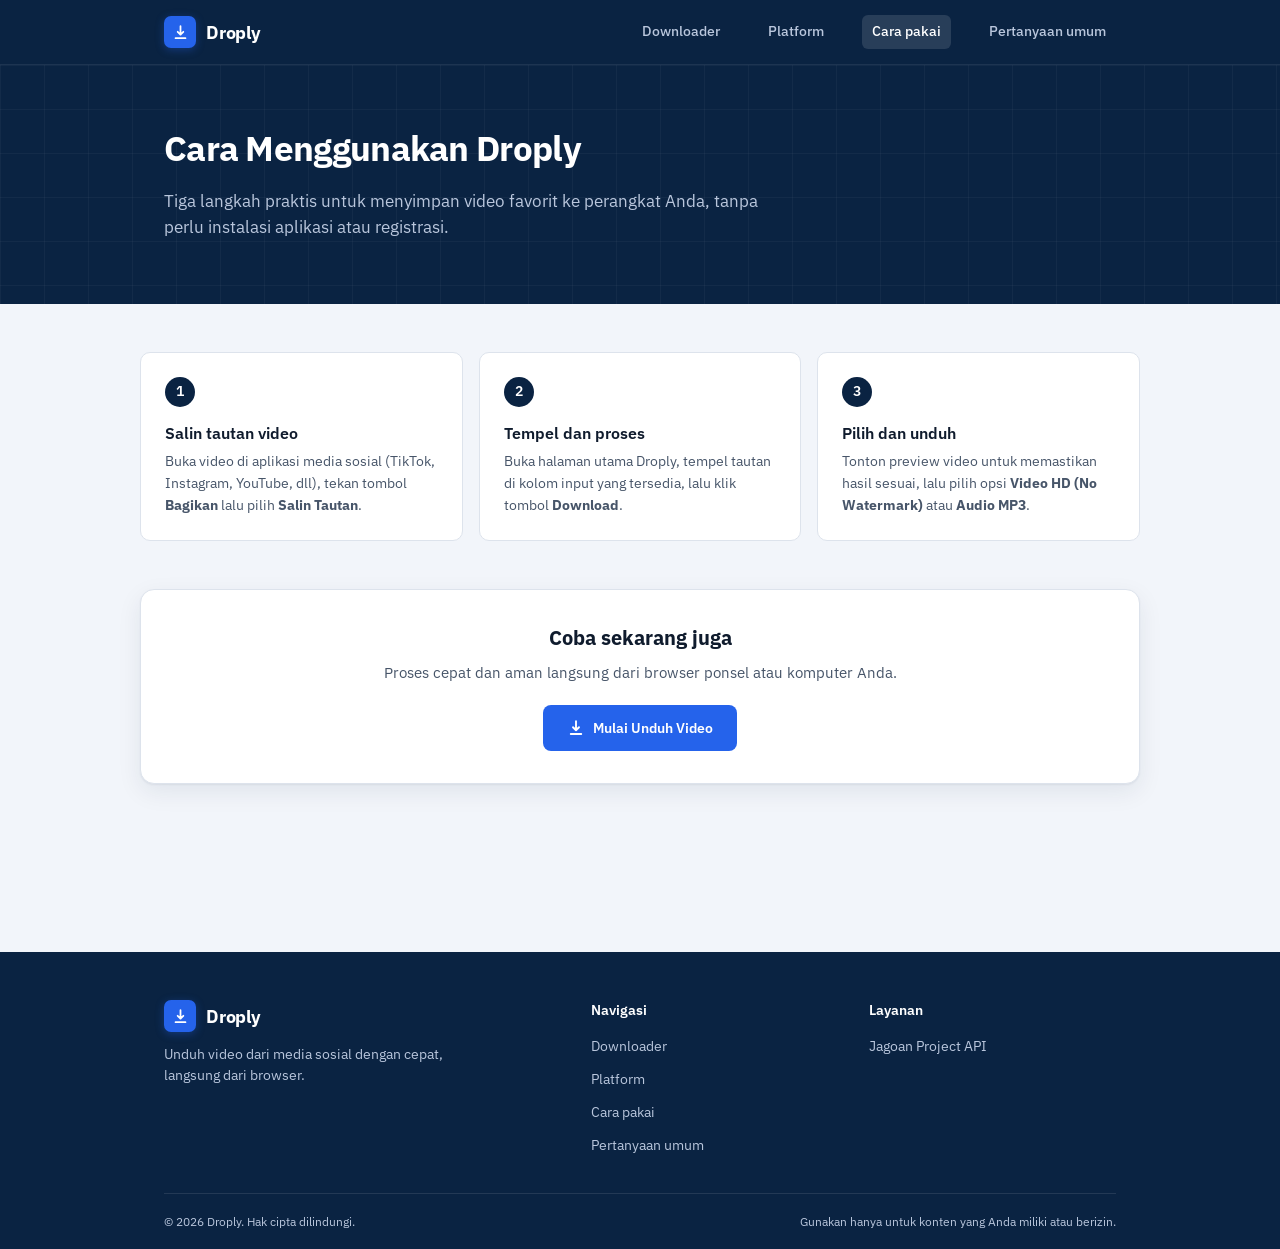
==== cara-pakai.html @ ff99ba9d "first commit" ====
<!DOCTYPE html>
<html lang="id">
<head>
  <meta charset="UTF-8" />
  <meta name="viewport" content="width=device-width, initial-scale=1.0" />
  <title>Droply — Unduh Video Media Sosial</title>
  <link rel="preconnect" href="https://fonts.googleapis.com" />
  <link rel="preconnect" href="https://fonts.gstatic.com" crossorigin />
  <link href="https://fonts.googleapis.com/css2?family=IBM+Plex+Sans:wght@400;500;600;700&display=swap" rel="stylesheet" />
  <style>
    *, *::before, *::after { box-sizing: border-box; margin: 0; padding: 0; }

    :root {
      --navy:     #0a2342;
      --navy2:    #12315d;
      --navy3:    #1c4580;
      --accent:   #2563eb;
      --accent-d: #1d4fc4;
      --accent-bg:#eaf1ff;
      --bg:       #f2f5fa;
      --surface:  #ffffff;
      --ink:      #0f1b2d;
      --ink2:     #475569;
      --ink3:     #7a879a;
      --line:     #dde3ec;
      --line2:    #c6cfdd;
      --danger:   #b42318;
      --danger-bg:#fef3f2;
      --danger-ln:#fecdca;
      --radius:   10px;
      --shadow:   0 1px 2px rgba(10,35,66,.06), 0 8px 24px rgba(10,35,66,.08);
    }

    html { scroll-behavior: smooth; }

    body {
      font-family: 'IBM Plex Sans', system-ui, -apple-system, 'Segoe UI', sans-serif;
      background: var(--bg);
      color: var(--ink);
      line-height: 1.55;
      -webkit-font-smoothing: antialiased;
    }

    :focus-visible { outline: 2px solid var(--accent); outline-offset: 2px; }
    .container { width: 100%; max-width: 1000px; margin: 0 auto; padding: 0 24px; }

    /* ── Navbar ── */
    .nav {
      position: sticky;
      top: 0;
      z-index: 100;
      background: var(--navy);
      backdrop-filter: blur(12px);
      -webkit-backdrop-filter: blur(12px);
      border-bottom: 1px solid rgba(255,255,255,.08);
      transition: background 0.2s;
    }
    .nav-inner {
      height: 64px;
      display: flex; align-items: center; justify-content: space-between;
      position: relative;
    }
    .logo { display: flex; align-items: center; gap: 10px; color: #fff; text-decoration: none; }
    .logo-icon {
      width: 32px; height: 32px; border-radius: 7px;
      background: var(--accent);
      display: grid; place-items: center;
      box-shadow: 0 2px 8px rgba(37,99,235,0.35);
    }
    .logo-icon svg { width: 17px; height: 17px; }
    .logo-name { font-size: 1.15rem; font-weight: 700; letter-spacing: -0.01em; }
    
    .nav-links {
      display: flex;
      align-items: center;
      gap: 28px;
    }
    .nav-links a {
      color: #b9c6dc;
      text-decoration: none;
      font-size: 0.875rem;
      font-weight: 500;
      padding: 6px 10px;
      border-radius: 6px;
      transition: color .15s, background .15s;
    }
    .nav-links a:hover {
      color: #fff;
      background: rgba(255,255,255,0.06);
    }

    .nav-toggle {
      display: none;
      background: transparent;
      border: 1px solid rgba(255,255,255,0.15);
      border-radius: 8px;
      width: 38px; height: 38px;
      color: #fff;
      cursor: pointer;
      align-items: center;
      justify-content: center;
      transition: all .15s;
    }
    .nav-toggle:hover {
      background: rgba(255,255,255,0.08);
      border-color: rgba(255,255,255,0.25);
    }
    .nav-toggle svg { width: 20px; height: 20px; }

    .block {
      scroll-margin-top: 84px;
    }

    /* ── Hero ── */
    .hero {
      background:
        linear-gradient(rgba(255,255,255,.035) 1px, transparent 1px) 0 0 / 100% 44px,
        linear-gradient(90deg, rgba(255,255,255,.035) 1px, transparent 1px) 0 0 / 44px 100%,
        var(--navy);
      color: #fff;
      padding: 64px 0 132px;
    }
    .hero h1 {
      font-size: 2.6rem; line-height: 1.15;
      font-weight: 700; letter-spacing: -0.025em;
      max-width: 640px; margin-bottom: 16px;
    }
    .hero p { color: #b9c6dc; font-size: 1.05rem; max-width: 540px; margin-bottom: 28px; }
    .hero-points { display: flex; flex-wrap: wrap; gap: 10px 28px; list-style: none; }
    .hero-points li {
      display: flex; align-items: center; gap: 8px;
      font-size: 0.875rem; font-weight: 500; color: #dbe5f5;
    }
    .hero-points svg { width: 16px; height: 16px; color: #6ea8ff; flex-shrink: 0; }

    /* ── Downloader card ── */
    .tool {
      margin-top: -76px; position: relative; z-index: 2;
      background: var(--surface);
      border: 1px solid var(--line);
      border-radius: 14px;
      box-shadow: var(--shadow);
      padding: 28px;
    }
    .tool-head { display: flex; align-items: baseline; justify-content: space-between; gap: 12px; margin-bottom: 14px; }
    .tool-title { font-size: 1rem; font-weight: 600; }
    .tool-sub { font-size: 0.8rem; color: var(--ink3); }

    .platforms { display: flex; flex-wrap: wrap; gap: 8px; margin-bottom: 20px; }
    .platform-btn {
      background: var(--surface);
      border: 1px solid var(--line2);
      border-radius: 8px;
      padding: 8px 14px;
      font-family: inherit; font-size: 0.84rem; font-weight: 500;
      color: var(--ink2); cursor: pointer;
      transition: background .15s, border-color .15s, color .15s;
    }
    .platform-btn:hover { border-color: var(--navy3); color: var(--ink); }
    .platform-btn.active { background: var(--navy); border-color: var(--navy); color: #fff; }

    .input-wrap { display: flex; gap: 10px; }
    .url-field { position: relative; flex: 1; min-width: 0; }
    .url-field svg {
      position: absolute; left: 14px; top: 50%; transform: translateY(-50%);
      width: 17px; height: 17px; color: var(--ink3); pointer-events: none;
    }
    .url-input {
      width: 100%;
      background: #f8fafc;
      border: 1px solid var(--line2);
      border-radius: 9px;
      padding: 14px 14px 14px 42px;
      color: var(--ink);
      font-family: inherit; font-size: 0.95rem;
      outline: none;
      transition: border-color .15s, box-shadow .15s, background .15s;
    }
    .url-input::placeholder { color: var(--ink3); }
    .url-input:focus { background: #fff; border-color: var(--accent); box-shadow: 0 0 0 3px rgba(37,99,235,.15); }

    .btn-download {
      padding: 0 28px;
      background: var(--accent);
      border: 1px solid var(--accent);
      border-radius: 9px;
      color: #fff;
      font-family: inherit; font-size: 0.95rem; font-weight: 600;
      cursor: pointer; white-space: nowrap;
      display: inline-flex; align-items: center; justify-content: center; gap: 8px;
      transition: background .15s;
    }
    .btn-download:hover { background: var(--accent-d); }
    .btn-download:disabled { opacity: .6; cursor: not-allowed; }
    .btn-download svg { width: 16px; height: 16px; }
    .form-hint { margin-top: 12px; font-size: 0.78rem; color: var(--ink3); }

    .spinner {
      width: 15px; height: 15px;
      border: 2px solid rgba(255,255,255,.4); border-top-color: #fff;
      border-radius: 50%; animation: spin .7s linear infinite; display: none;
    }
    @keyframes spin { to { transform: rotate(360deg); } }

    .notice {
      display: none; margin-top: 16px; padding: 12px 14px;
      border-radius: 8px; font-size: 0.875rem; border: 1px solid;
    }
    .notice.error { background: var(--danger-bg); border-color: var(--danger-ln); color: var(--danger); }
    .notice.info  { background: var(--accent-bg); border-color: #c5d8ff; color: var(--accent-d); }

    /* ── Result ── */
    #result {
      display: none; margin-top: 20px;
      background: var(--surface);
      border: 1px solid var(--line);
      border-radius: 14px;
      box-shadow: var(--shadow);
      overflow: hidden;
    }
    .result-header {
      display: flex; align-items: center; gap: 14px;
      padding: 18px 24px;
      background: #f8fafc;
      border-bottom: 1px solid var(--line);
    }
    .result-thumb, .result-thumb-placeholder {
      width: 56px; height: 56px; border-radius: 8px; flex-shrink: 0;
      border: 1px solid var(--line); background: #fff;
    }
    .result-thumb { object-fit: cover; }
    .result-thumb-placeholder { display: grid; place-items: center; }
    .result-meta { flex: 1; min-width: 0; }
    .result-title {
      font-size: 0.95rem; font-weight: 600; margin-bottom: 4px;
      white-space: nowrap; overflow: hidden; text-overflow: ellipsis;
    }
    .result-sub { display: flex; align-items: center; gap: 8px; }
    .result-author { font-size: 0.8rem; color: var(--ink2); }
    .platform-badge {
      font-size: 0.72rem; font-weight: 500; padding: 2px 8px; border-radius: 4px;
      background: var(--accent-bg); color: var(--accent-d); border: 1px solid #c5d8ff;
    }

    .video-preview-wrap { padding: 24px 24px 0; }
    .video-preview {
      width: 100%; max-height: 360px; display: block;
      border-radius: 8px; background: #000;
    }

    .download-list { padding: 8px 24px 12px; }
    .download-item {
      display: flex; align-items: center; gap: 14px;
      padding: 14px 0; border-bottom: 1px solid var(--line);
    }
    .download-item:last-child { border-bottom: none; }
    .dl-icon {
      width: 36px; height: 36px; border-radius: 8px;
      background: var(--bg); color: var(--ink2);
      display: grid; place-items: center; flex-shrink: 0;
    }
    .download-item.is-primary .dl-icon { background: var(--accent-bg); color: var(--accent); }
    .dl-icon svg { width: 17px; height: 17px; }
    .dl-info { flex: 1; min-width: 0; }
    .dl-title-row { display: flex; align-items: center; gap: 8px; }
    .dl-label { font-size: 0.9rem; font-weight: 600; }
    .dl-badge {
      font-size: 0.7rem; font-weight: 500; padding: 1px 7px; border-radius: 4px;
      background: var(--bg); color: var(--ink2); border: 1px solid var(--line);
    }
    .download-item.is-primary .dl-badge { background: var(--accent-bg); color: var(--accent-d); border-color: #c5d8ff; }
    .dl-desc { font-size: 0.78rem; color: var(--ink3); margin-top: 1px; }

    .btn-dl {
      padding: 9px 18px; border-radius: 8px;
      font-family: inherit; font-size: 0.82rem; font-weight: 600;
      text-decoration: none; white-space: nowrap;
      display: inline-flex; align-items: center; gap: 6px;
      border: 1px solid var(--line2); background: var(--surface); color: var(--ink);
      transition: background .15s, border-color .15s;
    }
    .btn-dl:hover { background: var(--bg); border-color: var(--ink3); }
    .btn-dl.primary-btn { background: var(--navy); border-color: var(--navy); color: #fff; }
    .btn-dl.primary-btn:hover { background: var(--navy2); border-color: var(--navy2); }
    .btn-dl svg { width: 14px; height: 14px; }

    /* ── Sections ── */
    section.block { padding: 72px 0 0; scroll-margin-top: 16px; }
    .block-head { max-width: 560px; margin-bottom: 32px; }
    .block-head h2 { font-size: 1.6rem; font-weight: 700; letter-spacing: -0.02em; line-height: 1.25; margin-bottom: 8px; }
    .block-head p { color: var(--ink2); }

    .platform-grid { display: grid; grid-template-columns: repeat(auto-fill, minmax(210px, 1fr)); gap: 16px; }
    .platform-card {
      background: var(--surface); border: 1px solid var(--line);
      border-radius: var(--radius); padding: 20px;
    }
    .platform-card h3 { font-size: 0.95rem; font-weight: 600; margin-bottom: 4px; }
    .platform-card p { font-size: 0.82rem; color: var(--ink2); }

    .steps { display: grid; grid-template-columns: repeat(3, 1fr); gap: 16px; list-style: none; }
    .step {
      background: var(--surface); border: 1px solid var(--line);
      border-radius: var(--radius); padding: 24px;
    }
    .step-no {
      width: 30px; height: 30px; border-radius: 50%;
      background: var(--navy); color: #fff;
      font-size: 0.85rem; font-weight: 600;
      display: grid; place-items: center; margin-bottom: 14px;
    }
    .step h3 { font-size: 1rem; font-weight: 600; margin-bottom: 6px; }
    .step p { font-size: 0.875rem; color: var(--ink2); }

    .faq {
      background: var(--surface); border: 1px solid var(--line);
      border-radius: var(--radius); max-width: 760px;
    }
    .faq details { border-bottom: 1px solid var(--line); }
    .faq details:last-child { border-bottom: none; }
    .faq summary {
      list-style: none; cursor: pointer;
      padding: 18px 22px; font-size: 0.95rem; font-weight: 600;
      display: flex; justify-content: space-between; align-items: center; gap: 16px;
    }
    .faq summary::-webkit-details-marker { display: none; }
    .faq summary::after {
      content: ""; width: 8px; height: 8px; flex-shrink: 0;
      border-right: 2px solid var(--ink3); border-bottom: 2px solid var(--ink3);
      transform: rotate(45deg); transition: transform .15s;
    }
    .faq details[open] summary::after { transform: rotate(-135deg); }
    .faq details p { padding: 0 22px 18px; font-size: 0.9rem; color: var(--ink2); max-width: 640px; }

    /* ── Footer ── */
    footer { background: var(--navy); color: #b9c6dc; margin-top: 88px; }
    .footer-top {
      display: grid; grid-template-columns: 1.6fr 1fr 1fr; gap: 32px;
      padding: 48px 0 36px;
    }
    .footer-brand p { font-size: 0.85rem; margin-top: 12px; max-width: 320px; }
    footer h4 { color: #fff; font-size: 0.85rem; font-weight: 600; margin-bottom: 12px; }
    footer ul { list-style: none; display: grid; gap: 8px; }
    footer a { color: #b9c6dc; text-decoration: none; font-size: 0.85rem; }
    footer a:hover { color: #fff; }
    .footer-bottom {
      border-top: 1px solid rgba(255,255,255,.1);
      padding: 18px 0; font-size: 0.78rem;
      display: flex; justify-content: space-between; gap: 12px; flex-wrap: wrap;
    }

    /* ── Responsive ── */
    @media (max-width: 760px) {
      .nav-links { display: none; }
      .hero { padding: 44px 0 116px; }
      .hero h1 { font-size: 1.9rem; }
      .tool { padding: 20px; }
      .tool-head { flex-direction: column; gap: 2px; }
      .input-wrap { flex-direction: column; }
      .btn-download { padding: 14px 28px; }
      .steps { grid-template-columns: 1fr; }
      .footer-top { grid-template-columns: 1fr; }
      .download-item { flex-wrap: wrap; }
      .btn-dl { margin-left: 50px; }
      .result-header, .download-list { padding-left: 18px; padding-right: 18px; }
      .video-preview-wrap { padding: 18px 18px 0; }
    }
    @media (max-width: 480px) { .container { padding: 0 16px; } }
    @media (prefers-reduced-motion: reduce) {
      * { animation: none !important; transition: none !important; scroll-behavior: auto !important; }
    }
  
    .page-hero {
      background:
        linear-gradient(rgba(255,255,255,.035) 1px, transparent 1px) 0 0 / 100% 44px,
        linear-gradient(90deg, rgba(255,255,255,.035) 1px, transparent 1px) 0 0 / 44px 100%,
        var(--navy);
      color: #fff;
      padding: 56px 0 64px;
    }
    .page-hero h1 {
      font-size: 2.2rem;
      font-weight: 700;
      letter-spacing: -0.02em;
      margin-bottom: 12px;
    }
    .page-hero p {
      color: #b9c6dc;
      font-size: 1.05rem;
      max-width: 600px;
    }
    .page-main {
      padding: 48px 0 80px;
    }
    .cta-box {
      background: var(--surface);
      border: 1px solid var(--line);
      border-radius: 14px;
      padding: 32px;
      margin-top: 48px;
      text-align: center;
      box-shadow: var(--shadow);
    }
    .cta-box h3 {
      font-size: 1.25rem;
      color: var(--ink);
      margin-bottom: 8px;
    }
    .cta-box p {
      color: var(--ink2);
      font-size: 0.95rem;
      margin-bottom: 20px;
    }
    .btn-cta {
      display: inline-flex;
      align-items: center;
      gap: 8px;
      padding: 12px 24px;
      background: var(--accent);
      color: #fff;
      font-weight: 600;
      font-size: 0.9rem;
      border-radius: 8px;
      text-decoration: none;
      transition: background 0.15s;
    }
    .btn-cta:hover {
      background: var(--accent-d);
    }
    .nav-links a.active {
      color: #fff;
      background: rgba(255,255,255,0.12);
    }

  </style>
<body>
  <header class="nav">
    <div class="container nav-inner">
      <a class="logo" href="index.html">
        <span class="logo-icon">
          <svg viewBox="0 0 24 24" fill="none" stroke="#fff" stroke-width="2.5" stroke-linecap="round" stroke-linejoin="round"><path d="M12 3v12M8 11l4 4 4-4M5 20h14"/></svg>
        </span>
        <span class="logo-name">Droply</span>
      </a>
      
      <button class="nav-toggle" id="navToggle" aria-label="Buka menu navigasi" aria-expanded="false">
        <svg class="icon-menu" viewBox="0 0 24 24" fill="none" stroke="currentColor" stroke-width="2" stroke-linecap="round" stroke-linejoin="round"><line x1="4" x2="20" y1="12" y2="12"/><line x1="4" x2="20" y1="6" y2="6"/><line x1="4" x2="20" y1="18" y2="18"/></svg>
        <svg class="icon-close" viewBox="0 0 24 24" fill="none" stroke="currentColor" stroke-width="2" stroke-linecap="round" stroke-linejoin="round" style="display:none;"><line x1="18" x2="6" y1="6" y2="18"/><line x1="6" x2="18" y1="6" y2="18"/></svg>
      </button>

      <nav class="nav-links" id="navLinks" aria-label="Navigasi utama">
        <a href="index.html" class="nav-item ">Downloader</a>
        <a href="platform.html" class="nav-item ">Platform</a>
        <a href="cara-pakai.html" class="nav-item active">Cara pakai</a>
        <a href="faq.html" class="nav-item ">Pertanyaan umum</a>
      </nav>
    </div>
  </header>

  <section class="page-hero">
    <div class="container">
      <h1>Cara Menggunakan Droply</h1>
      <p>Tiga langkah praktis untuk menyimpan video favorit ke perangkat Anda, tanpa perlu instalasi aplikasi atau registrasi.</p>
    </div>
  </section>

  <main class="container page-main">
    <ol class="steps">
      <li class="step">
        <div class="step-no">1</div>
        <h3>Salin tautan video</h3>
        <p>Buka video di aplikasi media sosial (TikTok, Instagram, YouTube, dll), tekan tombol <strong>Bagikan</strong> lalu pilih <strong>Salin Tautan</strong>.</p>
      </li>
      <li class="step">
        <div class="step-no">2</div>
        <h3>Tempel dan proses</h3>
        <p>Buka halaman utama Droply, tempel tautan di kolom input yang tersedia, lalu klik tombol <strong>Download</strong>.</p>
      </li>
      <li class="step">
        <div class="step-no">3</div>
        <h3>Pilih dan unduh</h3>
        <p>Tonton preview video untuk memastikan hasil sesuai, lalu pilih opsi <strong>Video HD (No Watermark)</strong> atau <strong>Audio MP3</strong>.</p>
      </li>
    </ol>

    <div class="cta-box">
      <h3>Coba sekarang juga</h3>
      <p>Proses cepat dan aman langsung dari browser ponsel atau komputer Anda.</p>
      <a href="index.html" class="btn-cta">
        <svg width="18" height="18" viewBox="0 0 24 24" fill="none" stroke="currentColor" stroke-width="2.5" stroke-linecap="round" stroke-linejoin="round"><path d="M12 3v12M8 11l4 4 4-4M5 20h14"/></svg>
        Mulai Unduh Video
      </a>
    </div>
  </main>

    <footer>
    <div class="container">
      <div class="footer-top">
        <div class="footer-brand">
          <a class="logo" href="index.html">
            <span class="logo-icon">
              <svg viewBox="0 0 24 24" fill="none" stroke="#fff" stroke-width="2.5" stroke-linecap="round" stroke-linejoin="round"><path d="M12 3v12M8 11l4 4 4-4M5 20h14"/></svg>
            </span>
            <span class="logo-name">Droply</span>
          </a>
          <p>Unduh video dari media sosial dengan cepat, langsung dari browser.</p>
        </div>
        <div>
          <h4>Navigasi</h4>
          <ul>
            <li><a href="index.html">Downloader</a></li>
            <li><a href="platform.html">Platform</a></li>
            <li><a href="cara-pakai.html">Cara pakai</a></li>
            <li><a href="faq.html">Pertanyaan umum</a></li>
          </ul>
        </div>
        <div>
          <h4>Layanan</h4>
          <ul>
            <li><a href="https://api.jagoanproject.com" target="_blank" rel="noopener">Jagoan Project API</a></li>
          </ul>
        </div>
      </div>
      <div class="footer-bottom">
        <span>© 2026 Droply. Hak cipta dilindungi.</span>
        <span>Gunakan hanya untuk konten yang Anda miliki atau berizin.</span>
      </div>
    </div>
  </footer>

  <script>
    const navToggle = document.getElementById('navToggle');
    const navLinks  = document.getElementById('navLinks');
    if (navToggle && navLinks) {
      const iconMenu  = navToggle.querySelector('.icon-menu');
      const iconClose = navToggle.querySelector('.icon-close');

      const toggleMenu = (open) => {
        const isOpen = open !== undefined ? open : !navLinks.classList.contains('open');
        navLinks.classList.toggle('open', isOpen);
        navToggle.setAttribute('aria-expanded', String(isOpen));
        if (iconMenu && iconClose) {
          iconMenu.style.display  = isOpen ? 'none' : 'block';
          iconClose.style.display = isOpen ? 'block' : 'none';
        }
      };

      navToggle.addEventListener('click', () => toggleMenu());
      document.addEventListener('click', e => {
        if (!navToggle.contains(e.target) && !navLinks.contains(e.target)) {
          toggleMenu(false);
        }
      });
    }
  </script>
</body>
</html>
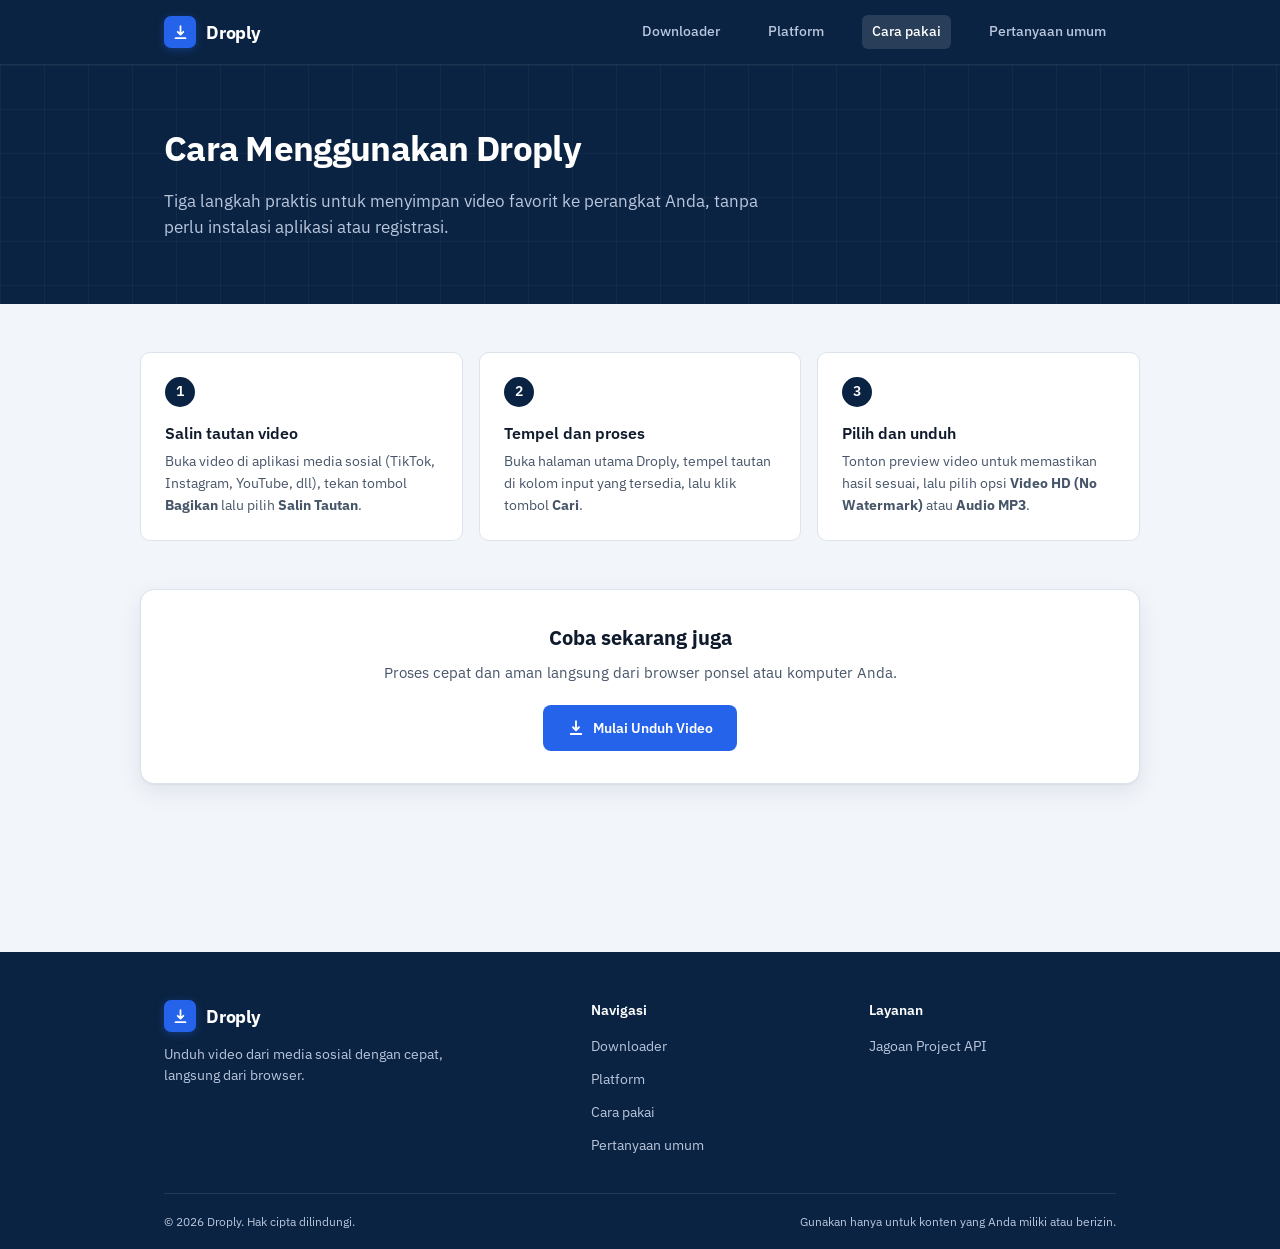
==== commit f76f89cf: "chore: update download button text to Cari" ====
--- a/cara-pakai.html
+++ b/cara-pakai.html
@@ -474,7 +474,7 @@
       <li class="step">
         <div class="step-no">2</div>
         <h3>Tempel dan proses</h3>
-        <p>Buka halaman utama Droply, tempel tautan di kolom input yang tersedia, lalu klik tombol <strong>Download</strong>.</p>
+        <p>Buka halaman utama Droply, tempel tautan di kolom input yang tersedia, lalu klik tombol <strong>Cari</strong>.</p>
       </li>
       <li class="step">
         <div class="step-no">3</div>
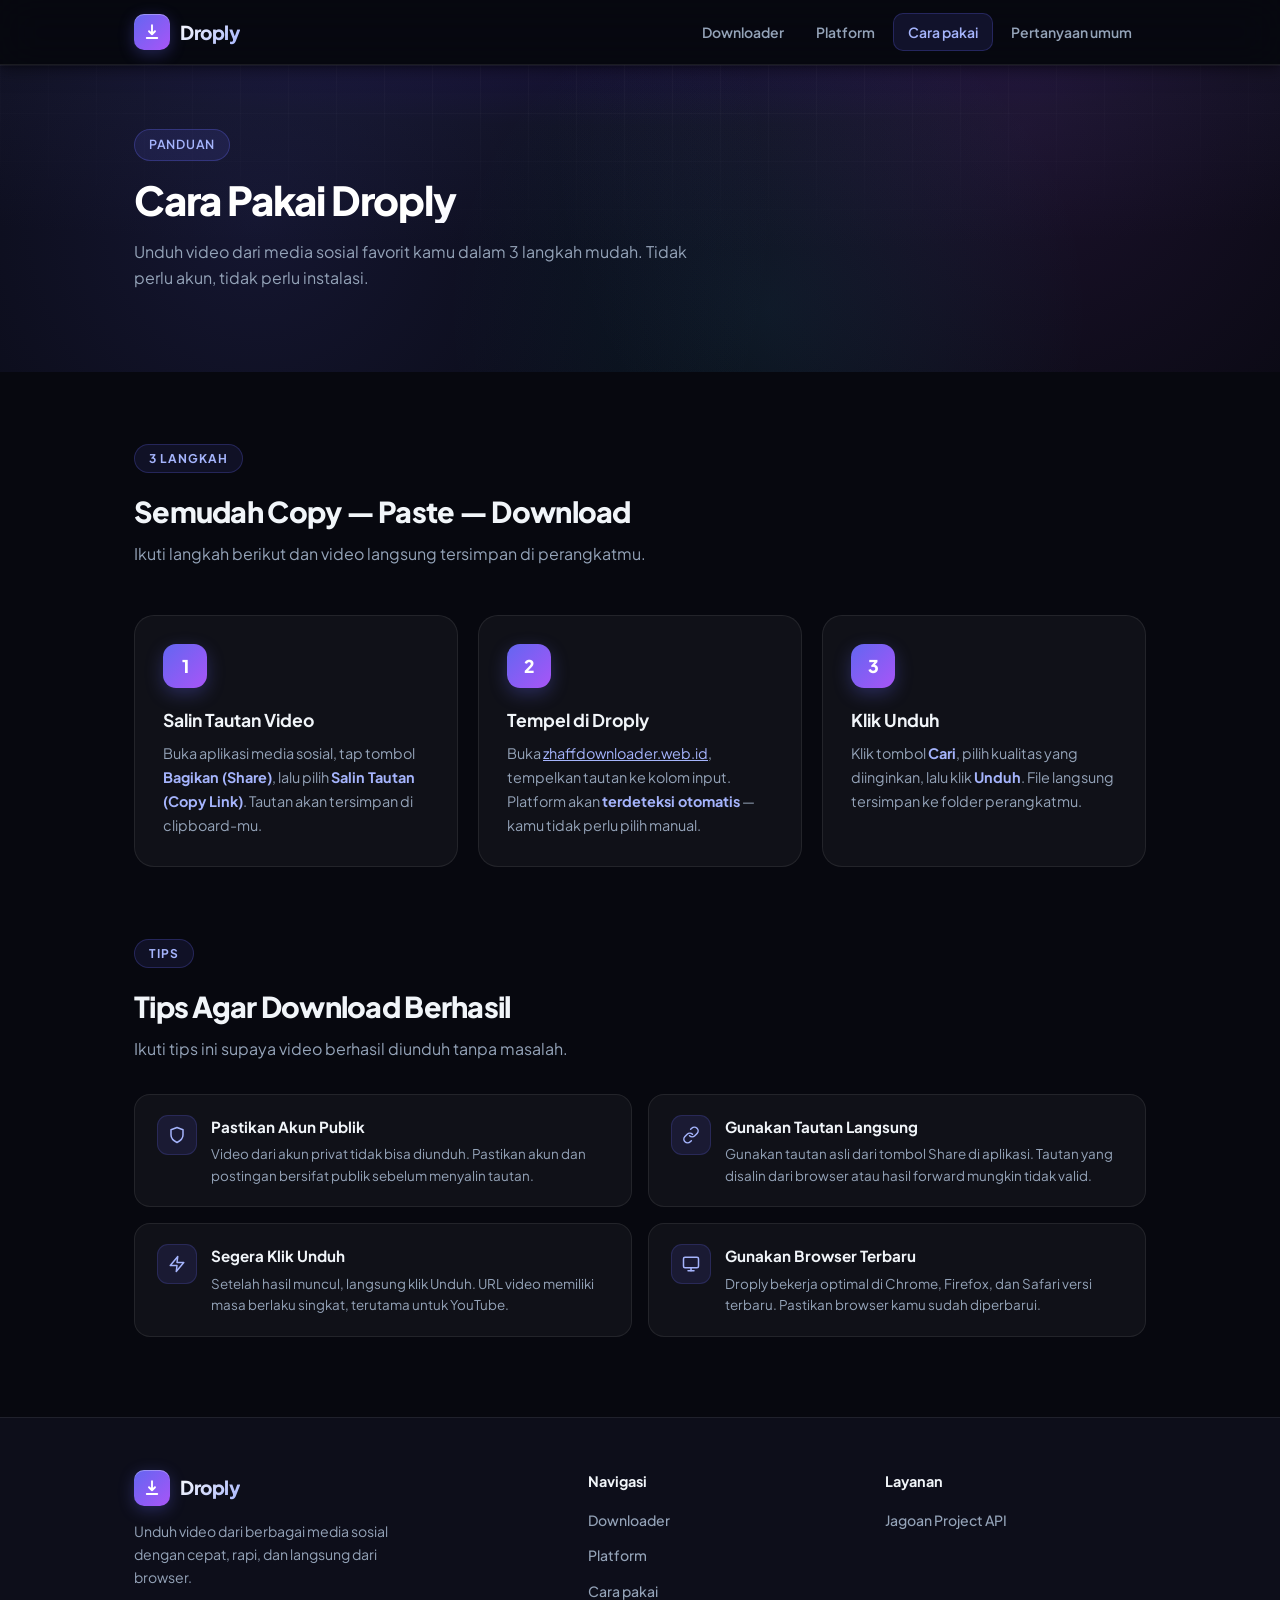
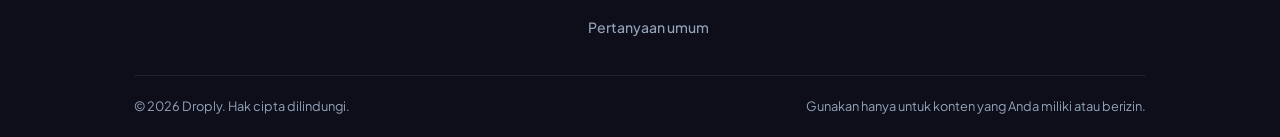
==== commit ff0971c6: "redesign: samain cara-pakai/platform/faq ke dark 3D theme, buat shared.css" ====
--- a/cara-pakai.html
+++ b/cara-pakai.html
@@ -3,437 +3,94 @@
 <head>
   <meta charset="UTF-8" />
   <meta name="viewport" content="width=device-width, initial-scale=1.0" />
-  <title>Droply — Unduh Video Media Sosial</title>
+  <title>Droply — Cara Pakai</title>
   <link rel="preconnect" href="https://fonts.googleapis.com" />
   <link rel="preconnect" href="https://fonts.gstatic.com" crossorigin />
-  <link href="https://fonts.googleapis.com/css2?family=IBM+Plex+Sans:wght@400;500;600;700&display=swap" rel="stylesheet" />
+  <link href="https://fonts.googleapis.com/css2?family=Plus+Jakarta+Sans:wght@400;500;600;700;800&display=swap" rel="stylesheet" />
+  <link rel="stylesheet" href="shared.css" />
   <style>
-    *, *::before, *::after { box-sizing: border-box; margin: 0; padding: 0; }
-
-    :root {
-      --navy:     #0a2342;
-      --navy2:    #12315d;
-      --navy3:    #1c4580;
-      --accent:   #2563eb;
-      --accent-d: #1d4fc4;
-      --accent-bg:#eaf1ff;
-      --bg:       #f2f5fa;
-      --surface:  #ffffff;
-      --ink:      #0f1b2d;
-      --ink2:     #475569;
-      --ink3:     #7a879a;
-      --line:     #dde3ec;
-      --line2:    #c6cfdd;
-      --danger:   #b42318;
-      --danger-bg:#fef3f2;
-      --danger-ln:#fecdca;
-      --radius:   10px;
-      --shadow:   0 1px 2px rgba(10,35,66,.06), 0 8px 24px rgba(10,35,66,.08);
-    }
-
-    html { scroll-behavior: smooth; }
-
-    body {
-      font-family: 'IBM Plex Sans', system-ui, -apple-system, 'Segoe UI', sans-serif;
-      background: var(--bg);
-      color: var(--ink);
-      line-height: 1.55;
-      -webkit-font-smoothing: antialiased;
-    }
-
-    :focus-visible { outline: 2px solid var(--accent); outline-offset: 2px; }
-    .container { width: 100%; max-width: 1000px; margin: 0 auto; padding: 0 24px; }
-
-    /* ── Navbar ── */
-    .nav {
-      position: sticky;
-      top: 0;
-      z-index: 100;
-      background: var(--navy);
-      backdrop-filter: blur(12px);
-      -webkit-backdrop-filter: blur(12px);
-      border-bottom: 1px solid rgba(255,255,255,.08);
-      transition: background 0.2s;
-    }
-    .nav-inner {
-      height: 64px;
-      display: flex; align-items: center; justify-content: space-between;
+    .steps-grid {
+      display: grid;
+      grid-template-columns: repeat(3, 1fr);
+      gap: 20px;
+      list-style: none;
+      margin-top: 48px;
+    }
+    .step-card {
+      background: var(--surface);
+      border: 1px solid var(--border);
+      border-radius: 20px;
+      padding: 28px;
       position: relative;
-    }
-    .logo { display: flex; align-items: center; gap: 10px; color: #fff; text-decoration: none; }
-    .logo-icon {
-      width: 32px; height: 32px; border-radius: 7px;
-      background: var(--accent);
-      display: grid; place-items: center;
-      box-shadow: 0 2px 8px rgba(37,99,235,0.35);
-    }
-    .logo-icon svg { width: 17px; height: 17px; }
-    .logo-name { font-size: 1.15rem; font-weight: 700; letter-spacing: -0.01em; }
-    
-    .nav-links {
+      transition: all 0.25s cubic-bezier(0.16,1,0.3,1);
+      overflow: hidden;
+    }
+    .step-card::before {
+      content: '';
+      position: absolute; top: 0; left: 0; right: 0; height: 1px;
+      background: linear-gradient(90deg, transparent, var(--accent), transparent);
+      opacity: 0; transition: opacity 0.25s;
+    }
+    .step-card:hover {
+      transform: translateY(-6px);
+      background: var(--surface2);
+      border-color: var(--border2);
+      box-shadow: var(--shadow-md);
+    }
+    .step-card:hover::before { opacity: 1; }
+    .step-num {
+      width: 44px; height: 44px; border-radius: 13px;
+      background: linear-gradient(135deg, var(--accent) 0%, var(--purple) 100%);
+      color: #fff; font-size: 1.1rem; font-weight: 800;
+      display: grid; place-items: center; margin-bottom: 18px;
+      box-shadow: 0 6px 18px var(--glow-accent);
+    }
+    .step-card h3 { font-size: 1.1rem; font-weight: 700; margin-bottom: 8px; color: var(--text); }
+    .step-card p { font-size: 0.9rem; color: var(--text2); line-height: 1.65; }
+
+    .tips-grid {
+      display: grid;
+      grid-template-columns: repeat(2, 1fr);
+      gap: 16px;
+      margin-top: 32px;
+    }
+    .tip-card {
+      background: var(--surface);
+      border: 1px solid var(--border);
+      border-radius: 16px;
+      padding: 20px 22px;
       display: flex;
-      align-items: center;
-      gap: 28px;
-    }
-    .nav-links a {
-      color: #b9c6dc;
-      text-decoration: none;
-      font-size: 0.875rem;
-      font-weight: 500;
-      padding: 6px 10px;
-      border-radius: 6px;
-      transition: color .15s, background .15s;
-    }
-    .nav-links a:hover {
-      color: #fff;
-      background: rgba(255,255,255,0.06);
-    }
-
-    .nav-toggle {
-      display: none;
-      background: transparent;
-      border: 1px solid rgba(255,255,255,0.15);
-      border-radius: 8px;
-      width: 38px; height: 38px;
-      color: #fff;
-      cursor: pointer;
-      align-items: center;
-      justify-content: center;
-      transition: all .15s;
-    }
-    .nav-toggle:hover {
-      background: rgba(255,255,255,0.08);
-      border-color: rgba(255,255,255,0.25);
-    }
-    .nav-toggle svg { width: 20px; height: 20px; }
-
-    .block {
-      scroll-margin-top: 84px;
-    }
-
-    /* ── Hero ── */
-    .hero {
-      background:
-        linear-gradient(rgba(255,255,255,.035) 1px, transparent 1px) 0 0 / 100% 44px,
-        linear-gradient(90deg, rgba(255,255,255,.035) 1px, transparent 1px) 0 0 / 44px 100%,
-        var(--navy);
-      color: #fff;
-      padding: 64px 0 132px;
-    }
-    .hero h1 {
-      font-size: 2.6rem; line-height: 1.15;
-      font-weight: 700; letter-spacing: -0.025em;
-      max-width: 640px; margin-bottom: 16px;
-    }
-    .hero p { color: #b9c6dc; font-size: 1.05rem; max-width: 540px; margin-bottom: 28px; }
-    .hero-points { display: flex; flex-wrap: wrap; gap: 10px 28px; list-style: none; }
-    .hero-points li {
-      display: flex; align-items: center; gap: 8px;
-      font-size: 0.875rem; font-weight: 500; color: #dbe5f5;
-    }
-    .hero-points svg { width: 16px; height: 16px; color: #6ea8ff; flex-shrink: 0; }
-
-    /* ── Downloader card ── */
-    .tool {
-      margin-top: -76px; position: relative; z-index: 2;
-      background: var(--surface);
-      border: 1px solid var(--line);
-      border-radius: 14px;
-      box-shadow: var(--shadow);
-      padding: 28px;
-    }
-    .tool-head { display: flex; align-items: baseline; justify-content: space-between; gap: 12px; margin-bottom: 14px; }
-    .tool-title { font-size: 1rem; font-weight: 600; }
-    .tool-sub { font-size: 0.8rem; color: var(--ink3); }
-
-    .platforms { display: flex; flex-wrap: wrap; gap: 8px; margin-bottom: 20px; }
-    .platform-btn {
-      background: var(--surface);
-      border: 1px solid var(--line2);
-      border-radius: 8px;
-      padding: 8px 14px;
-      font-family: inherit; font-size: 0.84rem; font-weight: 500;
-      color: var(--ink2); cursor: pointer;
-      transition: background .15s, border-color .15s, color .15s;
-    }
-    .platform-btn:hover { border-color: var(--navy3); color: var(--ink); }
-    .platform-btn.active { background: var(--navy); border-color: var(--navy); color: #fff; }
-
-    .input-wrap { display: flex; gap: 10px; }
-    .url-field { position: relative; flex: 1; min-width: 0; }
-    .url-field svg {
-      position: absolute; left: 14px; top: 50%; transform: translateY(-50%);
-      width: 17px; height: 17px; color: var(--ink3); pointer-events: none;
-    }
-    .url-input {
-      width: 100%;
-      background: #f8fafc;
-      border: 1px solid var(--line2);
-      border-radius: 9px;
-      padding: 14px 14px 14px 42px;
-      color: var(--ink);
-      font-family: inherit; font-size: 0.95rem;
-      outline: none;
-      transition: border-color .15s, box-shadow .15s, background .15s;
-    }
-    .url-input::placeholder { color: var(--ink3); }
-    .url-input:focus { background: #fff; border-color: var(--accent); box-shadow: 0 0 0 3px rgba(37,99,235,.15); }
-
-    .btn-download {
-      padding: 0 28px;
-      background: var(--accent);
-      border: 1px solid var(--accent);
-      border-radius: 9px;
-      color: #fff;
-      font-family: inherit; font-size: 0.95rem; font-weight: 600;
-      cursor: pointer; white-space: nowrap;
-      display: inline-flex; align-items: center; justify-content: center; gap: 8px;
-      transition: background .15s;
-    }
-    .btn-download:hover { background: var(--accent-d); }
-    .btn-download:disabled { opacity: .6; cursor: not-allowed; }
-    .btn-download svg { width: 16px; height: 16px; }
-    .form-hint { margin-top: 12px; font-size: 0.78rem; color: var(--ink3); }
-
-    .spinner {
-      width: 15px; height: 15px;
-      border: 2px solid rgba(255,255,255,.4); border-top-color: #fff;
-      border-radius: 50%; animation: spin .7s linear infinite; display: none;
-    }
-    @keyframes spin { to { transform: rotate(360deg); } }
-
-    .notice {
-      display: none; margin-top: 16px; padding: 12px 14px;
-      border-radius: 8px; font-size: 0.875rem; border: 1px solid;
-    }
-    .notice.error { background: var(--danger-bg); border-color: var(--danger-ln); color: var(--danger); }
-    .notice.info  { background: var(--accent-bg); border-color: #c5d8ff; color: var(--accent-d); }
-
-    /* ── Result ── */
-    #result {
-      display: none; margin-top: 20px;
-      background: var(--surface);
-      border: 1px solid var(--line);
-      border-radius: 14px;
-      box-shadow: var(--shadow);
-      overflow: hidden;
-    }
-    .result-header {
-      display: flex; align-items: center; gap: 14px;
-      padding: 18px 24px;
-      background: #f8fafc;
-      border-bottom: 1px solid var(--line);
-    }
-    .result-thumb, .result-thumb-placeholder {
-      width: 56px; height: 56px; border-radius: 8px; flex-shrink: 0;
-      border: 1px solid var(--line); background: #fff;
-    }
-    .result-thumb { object-fit: cover; }
-    .result-thumb-placeholder { display: grid; place-items: center; }
-    .result-meta { flex: 1; min-width: 0; }
-    .result-title {
-      font-size: 0.95rem; font-weight: 600; margin-bottom: 4px;
-      white-space: nowrap; overflow: hidden; text-overflow: ellipsis;
-    }
-    .result-sub { display: flex; align-items: center; gap: 8px; }
-    .result-author { font-size: 0.8rem; color: var(--ink2); }
-    .platform-badge {
-      font-size: 0.72rem; font-weight: 500; padding: 2px 8px; border-radius: 4px;
-      background: var(--accent-bg); color: var(--accent-d); border: 1px solid #c5d8ff;
-    }
-
-    .video-preview-wrap { padding: 24px 24px 0; }
-    .video-preview {
-      width: 100%; max-height: 360px; display: block;
-      border-radius: 8px; background: #000;
-    }
-
-    .download-list { padding: 8px 24px 12px; }
-    .download-item {
-      display: flex; align-items: center; gap: 14px;
-      padding: 14px 0; border-bottom: 1px solid var(--line);
-    }
-    .download-item:last-child { border-bottom: none; }
-    .dl-icon {
-      width: 36px; height: 36px; border-radius: 8px;
-      background: var(--bg); color: var(--ink2);
+      gap: 14px;
+      align-items: flex-start;
+      transition: all 0.2s cubic-bezier(0.16,1,0.3,1);
+    }
+    .tip-card:hover {
+      background: var(--surface2);
+      border-color: var(--border2);
+      transform: translateY(-3px);
+      box-shadow: var(--shadow-md);
+    }
+    .tip-icon {
+      width: 40px; height: 40px; border-radius: 11px;
       display: grid; place-items: center; flex-shrink: 0;
-    }
-    .download-item.is-primary .dl-icon { background: var(--accent-bg); color: var(--accent); }
-    .dl-icon svg { width: 17px; height: 17px; }
-    .dl-info { flex: 1; min-width: 0; }
-    .dl-title-row { display: flex; align-items: center; gap: 8px; }
-    .dl-label { font-size: 0.9rem; font-weight: 600; }
-    .dl-badge {
-      font-size: 0.7rem; font-weight: 500; padding: 1px 7px; border-radius: 4px;
-      background: var(--bg); color: var(--ink2); border: 1px solid var(--line);
-    }
-    .download-item.is-primary .dl-badge { background: var(--accent-bg); color: var(--accent-d); border-color: #c5d8ff; }
-    .dl-desc { font-size: 0.78rem; color: var(--ink3); margin-top: 1px; }
-
-    .btn-dl {
-      padding: 9px 18px; border-radius: 8px;
-      font-family: inherit; font-size: 0.82rem; font-weight: 600;
-      text-decoration: none; white-space: nowrap;
-      display: inline-flex; align-items: center; gap: 6px;
-      border: 1px solid var(--line2); background: var(--surface); color: var(--ink);
-      transition: background .15s, border-color .15s;
-    }
-    .btn-dl:hover { background: var(--bg); border-color: var(--ink3); }
-    .btn-dl.primary-btn { background: var(--navy); border-color: var(--navy); color: #fff; }
-    .btn-dl.primary-btn:hover { background: var(--navy2); border-color: var(--navy2); }
-    .btn-dl svg { width: 14px; height: 14px; }
-
-    /* ── Sections ── */
-    section.block { padding: 72px 0 0; scroll-margin-top: 16px; }
-    .block-head { max-width: 560px; margin-bottom: 32px; }
-    .block-head h2 { font-size: 1.6rem; font-weight: 700; letter-spacing: -0.02em; line-height: 1.25; margin-bottom: 8px; }
-    .block-head p { color: var(--ink2); }
-
-    .platform-grid { display: grid; grid-template-columns: repeat(auto-fill, minmax(210px, 1fr)); gap: 16px; }
-    .platform-card {
-      background: var(--surface); border: 1px solid var(--line);
-      border-radius: var(--radius); padding: 20px;
-    }
-    .platform-card h3 { font-size: 0.95rem; font-weight: 600; margin-bottom: 4px; }
-    .platform-card p { font-size: 0.82rem; color: var(--ink2); }
-
-    .steps { display: grid; grid-template-columns: repeat(3, 1fr); gap: 16px; list-style: none; }
-    .step {
-      background: var(--surface); border: 1px solid var(--line);
-      border-radius: var(--radius); padding: 24px;
-    }
-    .step-no {
-      width: 30px; height: 30px; border-radius: 50%;
-      background: var(--navy); color: #fff;
-      font-size: 0.85rem; font-weight: 600;
-      display: grid; place-items: center; margin-bottom: 14px;
-    }
-    .step h3 { font-size: 1rem; font-weight: 600; margin-bottom: 6px; }
-    .step p { font-size: 0.875rem; color: var(--ink2); }
-
-    .faq {
-      background: var(--surface); border: 1px solid var(--line);
-      border-radius: var(--radius); max-width: 760px;
-    }
-    .faq details { border-bottom: 1px solid var(--line); }
-    .faq details:last-child { border-bottom: none; }
-    .faq summary {
-      list-style: none; cursor: pointer;
-      padding: 18px 22px; font-size: 0.95rem; font-weight: 600;
-      display: flex; justify-content: space-between; align-items: center; gap: 16px;
-    }
-    .faq summary::-webkit-details-marker { display: none; }
-    .faq summary::after {
-      content: ""; width: 8px; height: 8px; flex-shrink: 0;
-      border-right: 2px solid var(--ink3); border-bottom: 2px solid var(--ink3);
-      transform: rotate(45deg); transition: transform .15s;
-    }
-    .faq details[open] summary::after { transform: rotate(-135deg); }
-    .faq details p { padding: 0 22px 18px; font-size: 0.9rem; color: var(--ink2); max-width: 640px; }
-
-    /* ── Footer ── */
-    footer { background: var(--navy); color: #b9c6dc; margin-top: 88px; }
-    .footer-top {
-      display: grid; grid-template-columns: 1.6fr 1fr 1fr; gap: 32px;
-      padding: 48px 0 36px;
-    }
-    .footer-brand p { font-size: 0.85rem; margin-top: 12px; max-width: 320px; }
-    footer h4 { color: #fff; font-size: 0.85rem; font-weight: 600; margin-bottom: 12px; }
-    footer ul { list-style: none; display: grid; gap: 8px; }
-    footer a { color: #b9c6dc; text-decoration: none; font-size: 0.85rem; }
-    footer a:hover { color: #fff; }
-    .footer-bottom {
-      border-top: 1px solid rgba(255,255,255,.1);
-      padding: 18px 0; font-size: 0.78rem;
-      display: flex; justify-content: space-between; gap: 12px; flex-wrap: wrap;
-    }
-
-    /* ── Responsive ── */
+      background: rgba(99,102,241,0.12); color: var(--accent3);
+      border: 1px solid rgba(99,102,241,0.2);
+    }
+    .tip-icon svg { width: 18px; height: 18px; }
+    .tip-card h4 { font-size: 0.95rem; font-weight: 700; color: var(--text); margin-bottom: 4px; }
+    .tip-card p { font-size: 0.84rem; color: var(--text2); line-height: 1.6; }
+
+    .block { padding: 72px 0 0; }
+    .block-header { margin-bottom: 8px; }
+
     @media (max-width: 760px) {
-      .nav-links { display: none; }
-      .hero { padding: 44px 0 116px; }
-      .hero h1 { font-size: 1.9rem; }
-      .tool { padding: 20px; }
-      .tool-head { flex-direction: column; gap: 2px; }
-      .input-wrap { flex-direction: column; }
-      .btn-download { padding: 14px 28px; }
-      .steps { grid-template-columns: 1fr; }
-      .footer-top { grid-template-columns: 1fr; }
-      .download-item { flex-wrap: wrap; }
-      .btn-dl { margin-left: 50px; }
-      .result-header, .download-list { padding-left: 18px; padding-right: 18px; }
-      .video-preview-wrap { padding: 18px 18px 0; }
-    }
-    @media (max-width: 480px) { .container { padding: 0 16px; } }
-    @media (prefers-reduced-motion: reduce) {
-      * { animation: none !important; transition: none !important; scroll-behavior: auto !important; }
-    }
-  
-    .page-hero {
-      background:
-        linear-gradient(rgba(255,255,255,.035) 1px, transparent 1px) 0 0 / 100% 44px,
-        linear-gradient(90deg, rgba(255,255,255,.035) 1px, transparent 1px) 0 0 / 44px 100%,
-        var(--navy);
-      color: #fff;
-      padding: 56px 0 64px;
-    }
-    .page-hero h1 {
-      font-size: 2.2rem;
-      font-weight: 700;
-      letter-spacing: -0.02em;
-      margin-bottom: 12px;
-    }
-    .page-hero p {
-      color: #b9c6dc;
-      font-size: 1.05rem;
-      max-width: 600px;
-    }
-    .page-main {
-      padding: 48px 0 80px;
-    }
-    .cta-box {
-      background: var(--surface);
-      border: 1px solid var(--line);
-      border-radius: 14px;
-      padding: 32px;
-      margin-top: 48px;
-      text-align: center;
-      box-shadow: var(--shadow);
-    }
-    .cta-box h3 {
-      font-size: 1.25rem;
-      color: var(--ink);
-      margin-bottom: 8px;
-    }
-    .cta-box p {
-      color: var(--ink2);
-      font-size: 0.95rem;
-      margin-bottom: 20px;
-    }
-    .btn-cta {
-      display: inline-flex;
-      align-items: center;
-      gap: 8px;
-      padding: 12px 24px;
-      background: var(--accent);
-      color: #fff;
-      font-weight: 600;
-      font-size: 0.9rem;
-      border-radius: 8px;
-      text-decoration: none;
-      transition: background 0.15s;
-    }
-    .btn-cta:hover {
-      background: var(--accent-d);
-    }
-    .nav-links a.active {
-      color: #fff;
-      background: rgba(255,255,255,0.12);
-    }
-
+      .steps-grid { grid-template-columns: 1fr; }
+      .tips-grid { grid-template-columns: 1fr; }
+    }
   </style>
+</head>
 <body>
+
   <header class="nav">
     <div class="container nav-inner">
       <a class="logo" href="index.html">
@@ -442,68 +99,114 @@
         </span>
         <span class="logo-name">Droply</span>
       </a>
-      
-      <button class="nav-toggle" id="navToggle" aria-label="Buka menu navigasi" aria-expanded="false">
+      <button class="nav-toggle" id="navToggle" aria-label="Buka menu" aria-expanded="false">
         <svg class="icon-menu" viewBox="0 0 24 24" fill="none" stroke="currentColor" stroke-width="2" stroke-linecap="round" stroke-linejoin="round"><line x1="4" x2="20" y1="12" y2="12"/><line x1="4" x2="20" y1="6" y2="6"/><line x1="4" x2="20" y1="18" y2="18"/></svg>
-        <svg class="icon-close" viewBox="0 0 24 24" fill="none" stroke="currentColor" stroke-width="2" stroke-linecap="round" stroke-linejoin="round" style="display:none;"><line x1="18" x2="6" y1="6" y2="18"/><line x1="6" x2="18" y1="6" y2="18"/></svg>
+        <svg class="icon-close" viewBox="0 0 24 24" fill="none" stroke="currentColor" stroke-width="2" stroke-linecap="round" stroke-linejoin="round" style="display:none"><line x1="18" x2="6" y1="6" y2="18"/><line x1="6" x2="18" y1="6" y2="18"/></svg>
       </button>
-
-      <nav class="nav-links" id="navLinks" aria-label="Navigasi utama">
-        <a href="index.html" class="nav-item ">Downloader</a>
-        <a href="platform.html" class="nav-item ">Platform</a>
-        <a href="cara-pakai.html" class="nav-item active">Cara pakai</a>
-        <a href="faq.html" class="nav-item ">Pertanyaan umum</a>
+      <nav class="nav-links" id="navLinks">
+        <a href="index.html">Downloader</a>
+        <a href="platform.html">Platform</a>
+        <a href="cara-pakai.html" class="active">Cara pakai</a>
+        <a href="faq.html">Pertanyaan umum</a>
       </nav>
     </div>
   </header>
 
   <section class="page-hero">
-    <div class="container">
-      <h1>Cara Menggunakan Droply</h1>
-      <p>Tiga langkah praktis untuk menyimpan video favorit ke perangkat Anda, tanpa perlu instalasi aplikasi atau registrasi.</p>
+    <div class="page-hero-grid"></div>
+    <div class="container page-hero-content">
+      <span class="page-badge">Panduan</span>
+      <h1>Cara Pakai Droply</h1>
+      <p>Unduh video dari media sosial favorit kamu dalam 3 langkah mudah. Tidak perlu akun, tidak perlu instalasi.</p>
     </div>
   </section>
 
-  <main class="container page-main">
-    <ol class="steps">
-      <li class="step">
-        <div class="step-no">1</div>
-        <h3>Salin tautan video</h3>
-        <p>Buka video di aplikasi media sosial (TikTok, Instagram, YouTube, dll), tekan tombol <strong>Bagikan</strong> lalu pilih <strong>Salin Tautan</strong>.</p>
-      </li>
-      <li class="step">
-        <div class="step-no">2</div>
-        <h3>Tempel dan proses</h3>
-        <p>Buka halaman utama Droply, tempel tautan di kolom input yang tersedia, lalu klik tombol <strong>Cari</strong>.</p>
-      </li>
-      <li class="step">
-        <div class="step-no">3</div>
-        <h3>Pilih dan unduh</h3>
-        <p>Tonton preview video untuk memastikan hasil sesuai, lalu pilih opsi <strong>Video HD (No Watermark)</strong> atau <strong>Audio MP3</strong>.</p>
-      </li>
-    </ol>
-
-    <div class="cta-box">
-      <h3>Coba sekarang juga</h3>
-      <p>Proses cepat dan aman langsung dari browser ponsel atau komputer Anda.</p>
-      <a href="index.html" class="btn-cta">
-        <svg width="18" height="18" viewBox="0 0 24 24" fill="none" stroke="currentColor" stroke-width="2.5" stroke-linecap="round" stroke-linejoin="round"><path d="M12 3v12M8 11l4 4 4-4M5 20h14"/></svg>
-        Mulai Unduh Video
-      </a>
-    </div>
+  <main class="container">
+
+    <div class="block">
+      <div class="block-header">
+        <span class="section-badge">3 Langkah</span>
+        <h2 class="section-title" style="margin-top:8px">Semudah Copy — Paste — Download</h2>
+        <p class="section-desc">Ikuti langkah berikut dan video langsung tersimpan di perangkatmu.</p>
+      </div>
+
+      <ol class="steps-grid">
+        <li class="step-card">
+          <div class="step-num">1</div>
+          <h3>Salin Tautan Video</h3>
+          <p>Buka aplikasi media sosial, tap tombol <strong style="color:var(--accent3)">Bagikan (Share)</strong>, lalu pilih <strong style="color:var(--accent3)">Salin Tautan (Copy Link)</strong>. Tautan akan tersimpan di clipboard-mu.</p>
+        </li>
+        <li class="step-card">
+          <div class="step-num">2</div>
+          <h3>Tempel di Droply</h3>
+          <p>Buka <a href="index.html" style="color:var(--accent3)">zhaffdownloader.web.id</a>, tempelkan tautan ke kolom input. Platform akan <strong style="color:var(--accent3)">terdeteksi otomatis</strong> — kamu tidak perlu pilih manual.</p>
+        </li>
+        <li class="step-card">
+          <div class="step-num">3</div>
+          <h3>Klik Unduh</h3>
+          <p>Klik tombol <strong style="color:var(--accent3)">Cari</strong>, pilih kualitas yang diinginkan, lalu klik <strong style="color:var(--accent3)">Unduh</strong>. File langsung tersimpan ke folder perangkatmu.</p>
+        </li>
+      </ol>
+    </div>
+
+    <div class="block">
+      <div class="block-header">
+        <span class="section-badge">Tips</span>
+        <h2 class="section-title" style="margin-top:8px">Tips Agar Download Berhasil</h2>
+        <p class="section-desc">Ikuti tips ini supaya video berhasil diunduh tanpa masalah.</p>
+      </div>
+
+      <div class="tips-grid">
+        <div class="tip-card">
+          <div class="tip-icon">
+            <svg viewBox="0 0 24 24" fill="none" stroke="currentColor" stroke-width="2" stroke-linecap="round" stroke-linejoin="round"><path d="M12 22s8-4 8-10V5l-8-3-8 3v7c0 6 8 10 8 10z"/></svg>
+          </div>
+          <div>
+            <h4>Pastikan Akun Publik</h4>
+            <p>Video dari akun privat tidak bisa diunduh. Pastikan akun dan postingan bersifat publik sebelum menyalin tautan.</p>
+          </div>
+        </div>
+        <div class="tip-card">
+          <div class="tip-icon">
+            <svg viewBox="0 0 24 24" fill="none" stroke="currentColor" stroke-width="2" stroke-linecap="round" stroke-linejoin="round"><path d="M10 13a5 5 0 0 0 7.07 0l3-3a5 5 0 0 0-7.07-7.07l-1.5 1.5"/><path d="M14 11a5 5 0 0 0-7.07 0l-3 3a5 5 0 0 0 7.07 7.07l1.5-1.5"/></svg>
+          </div>
+          <div>
+            <h4>Gunakan Tautan Langsung</h4>
+            <p>Gunakan tautan asli dari tombol Share di aplikasi. Tautan yang disalin dari browser atau hasil forward mungkin tidak valid.</p>
+          </div>
+        </div>
+        <div class="tip-card">
+          <div class="tip-icon">
+            <svg viewBox="0 0 24 24" fill="none" stroke="currentColor" stroke-width="2" stroke-linecap="round" stroke-linejoin="round"><polygon points="13 2 3 14 12 14 11 22 21 10 12 10 13 2"/></svg>
+          </div>
+          <div>
+            <h4>Segera Klik Unduh</h4>
+            <p>Setelah hasil muncul, langsung klik Unduh. URL video memiliki masa berlaku singkat, terutama untuk YouTube.</p>
+          </div>
+        </div>
+        <div class="tip-card">
+          <div class="tip-icon">
+            <svg viewBox="0 0 24 24" fill="none" stroke="currentColor" stroke-width="2" stroke-linecap="round" stroke-linejoin="round"><rect x="2" y="3" width="20" height="14" rx="2"/><line x1="8" y1="21" x2="16" y2="21"/><line x1="12" y1="17" x2="12" y2="21"/></svg>
+          </div>
+          <div>
+            <h4>Gunakan Browser Terbaru</h4>
+            <p>Droply bekerja optimal di Chrome, Firefox, dan Safari versi terbaru. Pastikan browser kamu sudah diperbarui.</p>
+          </div>
+        </div>
+      </div>
+    </div>
+
   </main>
 
-    <footer>
+  <footer>
     <div class="container">
       <div class="footer-top">
         <div class="footer-brand">
           <a class="logo" href="index.html">
-            <span class="logo-icon">
-              <svg viewBox="0 0 24 24" fill="none" stroke="#fff" stroke-width="2.5" stroke-linecap="round" stroke-linejoin="round"><path d="M12 3v12M8 11l4 4 4-4M5 20h14"/></svg>
-            </span>
+            <span class="logo-icon"><svg viewBox="0 0 24 24" fill="none" stroke="#fff" stroke-width="2.5" stroke-linecap="round" stroke-linejoin="round"><path d="M12 3v12M8 11l4 4 4-4M5 20h14"/></svg></span>
             <span class="logo-name">Droply</span>
           </a>
-          <p>Unduh video dari media sosial dengan cepat, langsung dari browser.</p>
+          <p>Unduh video dari berbagai media sosial dengan cepat, rapi, dan langsung dari browser.</p>
         </div>
         <div>
           <h4>Navigasi</h4>
@@ -530,28 +233,20 @@
 
   <script>
     const navToggle = document.getElementById('navToggle');
-    const navLinks  = document.getElementById('navLinks');
+    const navLinks = document.getElementById('navLinks');
     if (navToggle && navLinks) {
-      const iconMenu  = navToggle.querySelector('.icon-menu');
+      const iconMenu = navToggle.querySelector('.icon-menu');
       const iconClose = navToggle.querySelector('.icon-close');
-
-      const toggleMenu = (open) => {
-        const isOpen = open !== undefined ? open : !navLinks.classList.contains('open');
-        navLinks.classList.toggle('open', isOpen);
-        navToggle.setAttribute('aria-expanded', String(isOpen));
+      navToggle.addEventListener('click', () => {
+        const open = !navLinks.classList.contains('open');
+        navLinks.classList.toggle('open', open);
+        navToggle.setAttribute('aria-expanded', String(open));
         if (iconMenu && iconClose) {
-          iconMenu.style.display  = isOpen ? 'none' : 'block';
-          iconClose.style.display = isOpen ? 'block' : 'none';
-        }
-      };
-
-      navToggle.addEventListener('click', () => toggleMenu());
-      document.addEventListener('click', e => {
-        if (!navToggle.contains(e.target) && !navLinks.contains(e.target)) {
-          toggleMenu(false);
+          iconMenu.style.display = open ? 'none' : 'block';
+          iconClose.style.display = open ? 'block' : 'none';
         }
       });
     }
   </script>
 </body>
-</html>+</html>
--- a/shared.css
+++ b/shared.css
@@ -0,0 +1,63 @@
+/* Droply Shared Dark 3D CSS */
+*,*::before,*::after{box-sizing:border-box;margin:0;padding:0}
+:root{
+  --bg:#07080f;--bg2:#0d0e1a;
+  --surface:rgba(255,255,255,0.04);--surface2:rgba(255,255,255,0.07);--surface3:rgba(255,255,255,0.1);
+  --border:rgba(255,255,255,0.08);--border2:rgba(255,255,255,0.14);
+  --accent:#6366f1;--accent2:#818cf8;--accent3:#a5b4fc;
+  --cyan:#22d3ee;--purple:#a855f7;--green:#10b981;
+  --text:#f1f5f9;--text2:#94a3b8;--text3:#475569;
+  --danger:#f87171;--danger-bg:rgba(248,113,113,0.1);
+  --glow-accent:rgba(99,102,241,0.3);--glow-cyan:rgba(34,211,238,0.25);--glow-purple:rgba(168,85,247,0.25);
+  --shadow-sm:0 4px 16px rgba(0,0,0,0.5),0 1px 4px rgba(0,0,0,0.3);
+  --shadow-md:0 8px 32px rgba(0,0,0,0.6),0 2px 8px rgba(0,0,0,0.4);
+  --shadow-lg:0 20px 60px rgba(0,0,0,0.7),0 8px 24px rgba(0,0,0,0.5);
+  --shadow-glow:0 0 40px rgba(99,102,241,0.2),0 20px 60px rgba(0,0,0,0.6);
+}
+html{scroll-behavior:smooth}
+body{font-family:'Plus Jakarta Sans',system-ui,-apple-system,sans-serif;background:var(--bg);color:var(--text);line-height:1.6;-webkit-font-smoothing:antialiased;overflow-x:hidden}
+:focus-visible{outline:2px solid var(--accent);outline-offset:3px}
+.container{width:100%;max-width:1060px;margin:0 auto;padding:0 24px}
+::-webkit-scrollbar{width:6px}::-webkit-scrollbar-track{background:var(--bg)}::-webkit-scrollbar-thumb{background:var(--surface3);border-radius:999px}
+.nav{position:sticky;top:0;z-index:100;background:rgba(7,8,15,0.75);backdrop-filter:blur(20px) saturate(180%);-webkit-backdrop-filter:blur(20px) saturate(180%);border-bottom:1px solid var(--border);box-shadow:0 1px 0 rgba(255,255,255,0.04),var(--shadow-sm)}
+.nav-inner{height:64px;display:flex;align-items:center;justify-content:space-between}
+.logo{display:flex;align-items:center;gap:10px;color:var(--text);text-decoration:none;transition:transform 0.2s ease}
+.logo:hover{transform:translateY(-1px)}
+.logo-icon{width:36px;height:36px;border-radius:10px;background:linear-gradient(135deg,var(--accent) 0%,var(--purple) 100%);display:grid;place-items:center;box-shadow:0 4px 16px var(--glow-accent),inset 0 1px 0 rgba(255,255,255,0.3)}
+.logo-icon svg{width:18px;height:18px}
+.logo-name{font-size:1.2rem;font-weight:800;letter-spacing:-0.025em;background:linear-gradient(135deg,#fff 0%,var(--accent3) 100%);-webkit-background-clip:text;-webkit-text-fill-color:transparent}
+.nav-links{display:flex;align-items:center;gap:4px}
+.nav-links a{color:var(--text2);text-decoration:none;font-size:0.875rem;font-weight:600;padding:7px 14px;border-radius:10px;transition:all 0.18s ease}
+.nav-links a:hover{color:var(--text);background:var(--surface2)}
+.nav-links a.active{color:var(--accent3);background:rgba(99,102,241,0.12);border:1px solid rgba(99,102,241,0.25)}
+.nav-toggle{display:none;background:var(--surface2);border:1px solid var(--border2);border-radius:10px;width:38px;height:38px;color:var(--text);cursor:pointer;align-items:center;justify-content:center;transition:all .2s}
+.nav-toggle:hover{background:var(--surface3)}
+.nav-toggle svg{width:18px;height:18px}
+.page-hero{position:relative;background:radial-gradient(ellipse 120% 80% at 50% -20%,#1a1040 0%,#0d0e1a 50%,#07080f 100%);padding:64px 0 80px;overflow:hidden}
+.page-hero::before{content:'';position:absolute;inset:0;background:radial-gradient(circle at 20% 50%,rgba(99,102,241,0.15) 0%,transparent 50%),radial-gradient(circle at 80% 20%,rgba(168,85,247,0.12) 0%,transparent 45%),radial-gradient(circle at 60% 80%,rgba(34,211,238,0.08) 0%,transparent 40%);pointer-events:none}
+.page-hero-grid{position:absolute;inset:0;background-image:linear-gradient(rgba(255,255,255,0.03) 1px,transparent 1px),linear-gradient(90deg,rgba(255,255,255,0.03) 1px,transparent 1px);background-size:48px 48px;mask-image:radial-gradient(ellipse 100% 80% at 50% 0%,black 0%,transparent 80%);-webkit-mask-image:radial-gradient(ellipse 100% 80% at 50% 0%,black 0%,transparent 80%);pointer-events:none}
+.page-hero-content{position:relative;z-index:2}
+.page-badge{display:inline-flex;align-items:center;gap:8px;padding:5px 14px;border-radius:999px;background:rgba(99,102,241,0.12);border:1px solid rgba(99,102,241,0.3);font-size:0.78rem;font-weight:600;color:var(--accent3);margin-bottom:16px;text-transform:uppercase;letter-spacing:0.06em}
+.page-hero h1{font-size:2.5rem;line-height:1.15;font-weight:800;letter-spacing:-0.03em;margin-bottom:16px;background:linear-gradient(135deg,#ffffff 30%,var(--accent3) 70%,var(--cyan) 100%);-webkit-background-clip:text;-webkit-text-fill-color:transparent}
+.page-hero p{color:var(--text2);font-size:1rem;max-width:560px;line-height:1.65}
+.card-3d{background:var(--surface);border:1px solid var(--border);border-radius:20px;padding:28px;transition:all 0.25s cubic-bezier(0.16,1,0.3,1)}
+.card-3d:hover{transform:translateY(-5px);background:var(--surface2);border-color:var(--border2);box-shadow:var(--shadow-md)}
+.section-badge{display:inline-block;font-size:0.75rem;font-weight:700;text-transform:uppercase;letter-spacing:0.08em;padding:4px 14px;border-radius:999px;background:rgba(99,102,241,0.1);color:var(--accent3);border:1px solid rgba(99,102,241,0.25);margin-bottom:12px}
+.section-title{font-size:1.8rem;font-weight:800;letter-spacing:-0.025em;line-height:1.25;margin-bottom:12px;color:var(--text)}
+.section-desc{color:var(--text2);font-size:1rem;line-height:1.65}
+footer{background:var(--bg2);color:var(--text2);margin-top:80px;border-top:1px solid var(--border)}
+.footer-top{display:grid;grid-template-columns:1.6fr 1fr 1fr;gap:36px;padding:52px 0 36px}
+.footer-brand p{font-size:0.88rem;margin-top:14px;max-width:300px;line-height:1.65}
+footer h4{color:var(--text);font-size:0.9rem;font-weight:700;margin-bottom:14px}
+footer ul{list-style:none;display:grid;gap:10px}
+footer a{color:var(--text2);text-decoration:none;font-size:0.88rem;font-weight:500;transition:color .2s}
+footer a:hover{color:var(--text)}
+.footer-bottom{border-top:1px solid var(--border);padding:20px 0;font-size:0.8rem;display:flex;justify-content:space-between;gap:12px;flex-wrap:wrap}
+@media(max-width:760px){
+  .nav-links{display:none}.nav-toggle{display:inline-flex}
+  .nav-links.open{display:flex;flex-direction:column;align-items:stretch;position:absolute;top:64px;left:0;right:0;background:rgba(7,8,15,0.98);backdrop-filter:blur(20px);padding:16px 24px;border-bottom:1px solid var(--border);box-shadow:var(--shadow-md)}
+  .page-hero{padding:48px 0 60px}.page-hero h1{font-size:1.9rem}
+  .footer-top{grid-template-columns:1fr;gap:24px}
+}
+@media(max-width:480px){.container{padding:0 16px}.page-hero h1{font-size:1.6rem}}
+@media(prefers-reduced-motion:reduce){*{animation:none!important;transition:none!important;scroll-behavior:auto!important}}
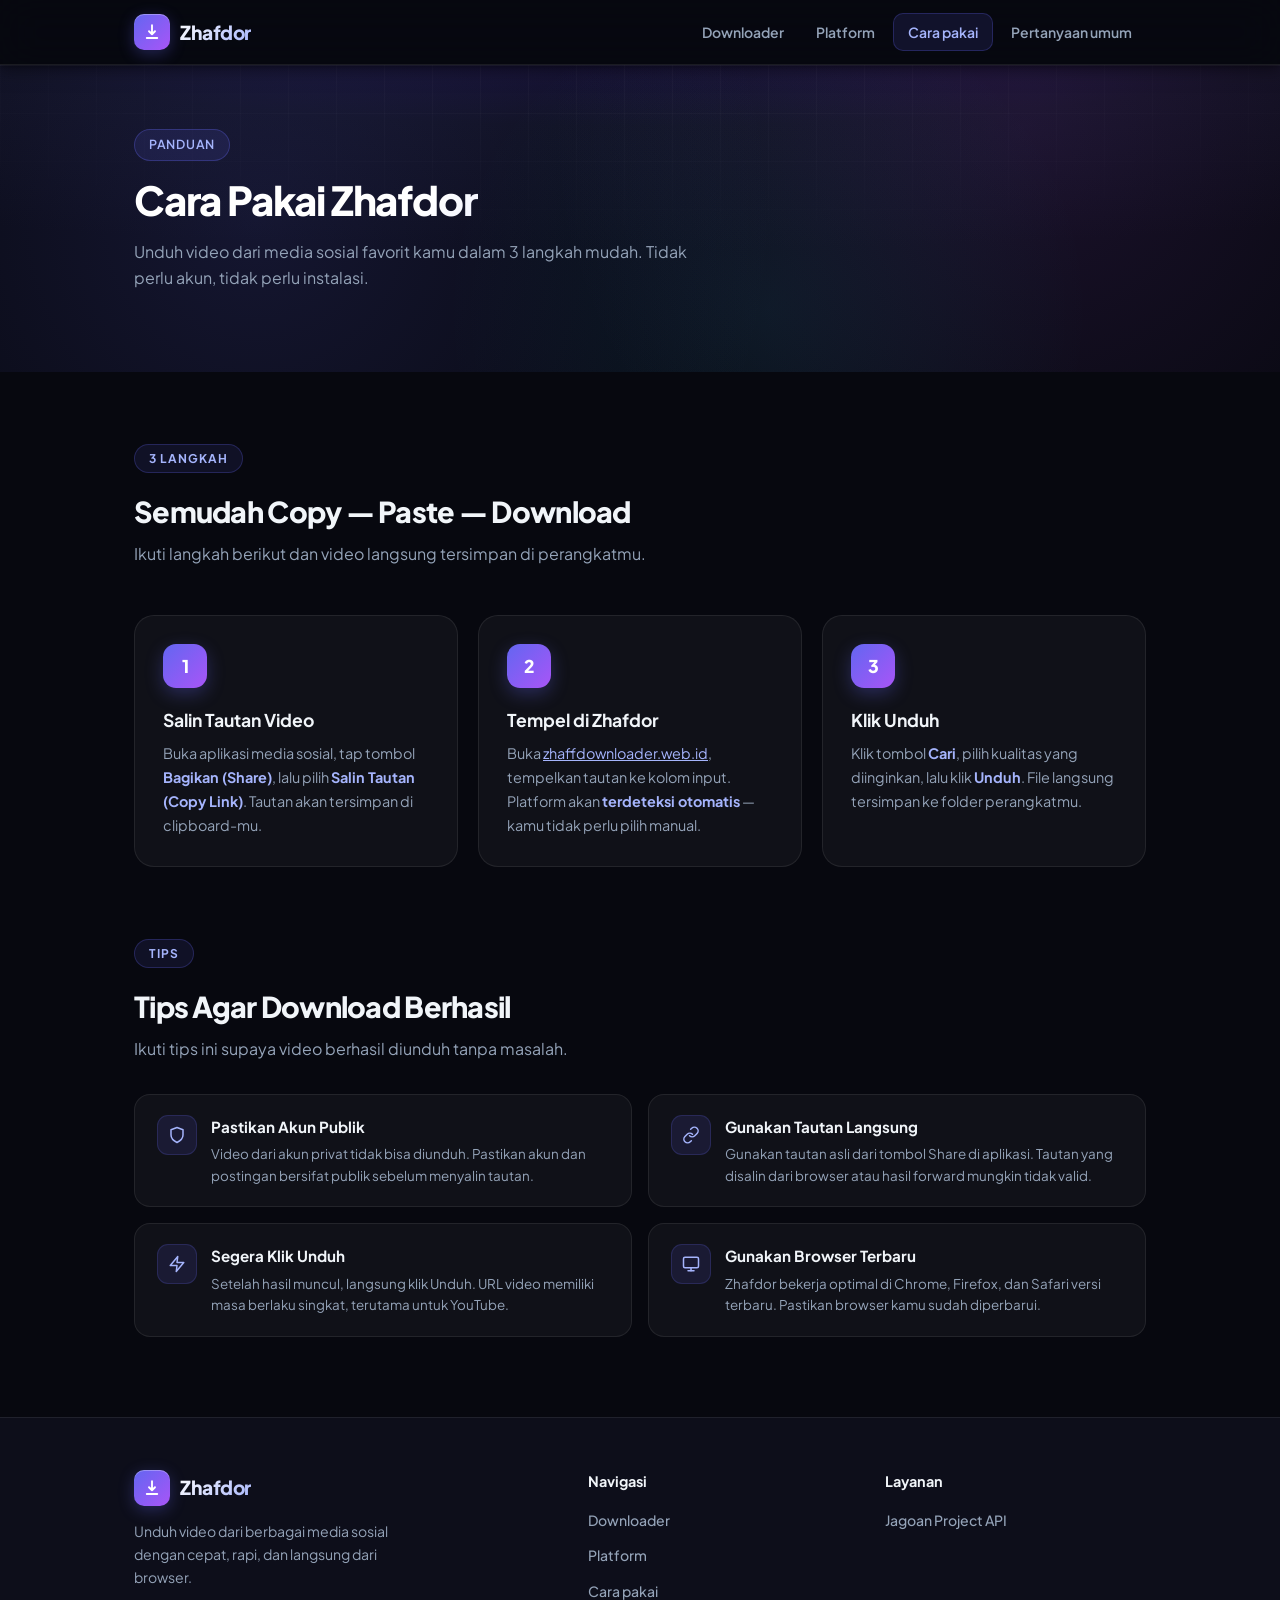
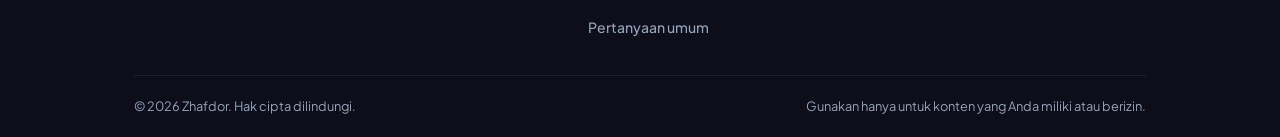
==== commit 7d709957: "rename: Droply -> Zhafdor semua halaman" ====
--- a/cara-pakai.html
+++ b/cara-pakai.html
@@ -1,9 +1,9 @@
-<!DOCTYPE html>
+﻿<!DOCTYPE html>
 <html lang="id">
 <head>
   <meta charset="UTF-8" />
   <meta name="viewport" content="width=device-width, initial-scale=1.0" />
-  <title>Droply — Cara Pakai</title>
+  <title>Zhafdor — Cara Pakai</title>
   <link rel="preconnect" href="https://fonts.googleapis.com" />
   <link rel="preconnect" href="https://fonts.gstatic.com" crossorigin />
   <link href="https://fonts.googleapis.com/css2?family=Plus+Jakarta+Sans:wght@400;500;600;700;800&display=swap" rel="stylesheet" />
@@ -97,7 +97,7 @@
         <span class="logo-icon">
           <svg viewBox="0 0 24 24" fill="none" stroke="#fff" stroke-width="2.5" stroke-linecap="round" stroke-linejoin="round"><path d="M12 3v12M8 11l4 4 4-4M5 20h14"/></svg>
         </span>
-        <span class="logo-name">Droply</span>
+        <span class="logo-name">Zhafdor</span>
       </a>
       <button class="nav-toggle" id="navToggle" aria-label="Buka menu" aria-expanded="false">
         <svg class="icon-menu" viewBox="0 0 24 24" fill="none" stroke="currentColor" stroke-width="2" stroke-linecap="round" stroke-linejoin="round"><line x1="4" x2="20" y1="12" y2="12"/><line x1="4" x2="20" y1="6" y2="6"/><line x1="4" x2="20" y1="18" y2="18"/></svg>
@@ -116,7 +116,7 @@
     <div class="page-hero-grid"></div>
     <div class="container page-hero-content">
       <span class="page-badge">Panduan</span>
-      <h1>Cara Pakai Droply</h1>
+      <h1>Cara Pakai Zhafdor</h1>
       <p>Unduh video dari media sosial favorit kamu dalam 3 langkah mudah. Tidak perlu akun, tidak perlu instalasi.</p>
     </div>
   </section>
@@ -138,7 +138,7 @@
         </li>
         <li class="step-card">
           <div class="step-num">2</div>
-          <h3>Tempel di Droply</h3>
+          <h3>Tempel di Zhafdor</h3>
           <p>Buka <a href="index.html" style="color:var(--accent3)">zhaffdownloader.web.id</a>, tempelkan tautan ke kolom input. Platform akan <strong style="color:var(--accent3)">terdeteksi otomatis</strong> — kamu tidak perlu pilih manual.</p>
         </li>
         <li class="step-card">
@@ -190,7 +190,7 @@
           </div>
           <div>
             <h4>Gunakan Browser Terbaru</h4>
-            <p>Droply bekerja optimal di Chrome, Firefox, dan Safari versi terbaru. Pastikan browser kamu sudah diperbarui.</p>
+            <p>Zhafdor bekerja optimal di Chrome, Firefox, dan Safari versi terbaru. Pastikan browser kamu sudah diperbarui.</p>
           </div>
         </div>
       </div>
@@ -204,7 +204,7 @@
         <div class="footer-brand">
           <a class="logo" href="index.html">
             <span class="logo-icon"><svg viewBox="0 0 24 24" fill="none" stroke="#fff" stroke-width="2.5" stroke-linecap="round" stroke-linejoin="round"><path d="M12 3v12M8 11l4 4 4-4M5 20h14"/></svg></span>
-            <span class="logo-name">Droply</span>
+            <span class="logo-name">Zhafdor</span>
           </a>
           <p>Unduh video dari berbagai media sosial dengan cepat, rapi, dan langsung dari browser.</p>
         </div>
@@ -225,7 +225,7 @@
         </div>
       </div>
       <div class="footer-bottom">
-        <span>© 2026 Droply. Hak cipta dilindungi.</span>
+        <span>© 2026 Zhafdor. Hak cipta dilindungi.</span>
         <span>Gunakan hanya untuk konten yang Anda miliki atau berizin.</span>
       </div>
     </div>
--- a/shared.css
+++ b/shared.css
@@ -1,4 +1,4 @@
-/* Droply Shared Dark 3D CSS */
+﻿/* Zhafdor Shared Dark 3D CSS */
 *,*::before,*::after{box-sizing:border-box;margin:0;padding:0}
 :root{
   --bg:#07080f;--bg2:#0d0e1a;
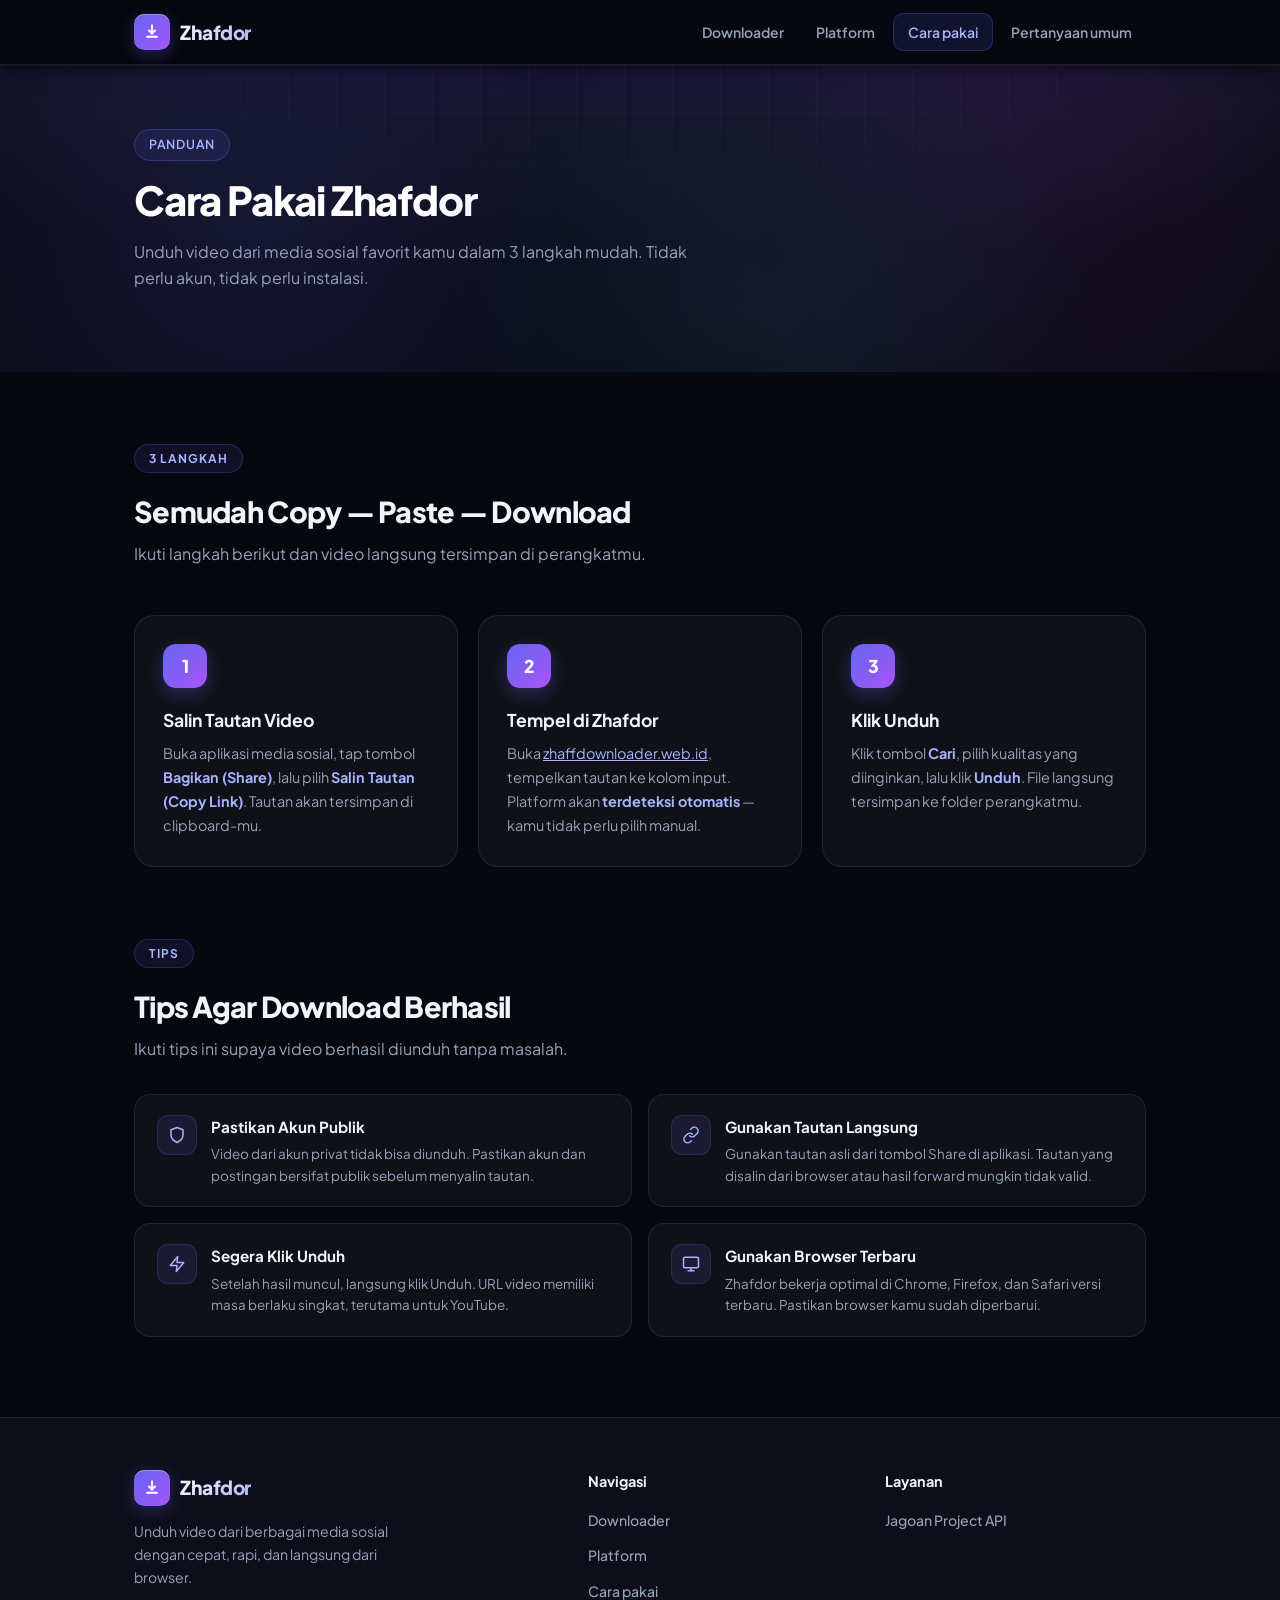
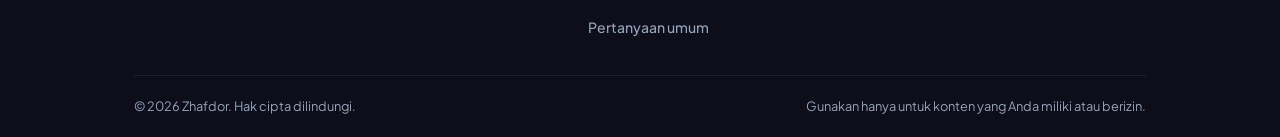
==== commit f21de9e6: "update: ganti icon logo jadi download bold dengan tray" ====
--- a/cara-pakai.html
+++ b/cara-pakai.html
@@ -95,7 +95,7 @@
     <div class="container nav-inner">
       <a class="logo" href="index.html">
         <span class="logo-icon">
-          <svg viewBox="0 0 24 24" fill="none" stroke="#fff" stroke-width="2.5" stroke-linecap="round" stroke-linejoin="round"><path d="M12 3v12M8 11l4 4 4-4M5 20h14"/></svg>
+          <svg viewBox="0 0 24 24" fill="none" stroke="#fff" stroke-width="2.5" stroke-linecap="round" stroke-linejoin="round"><path d="M12 3v11"/><path d="M8 10l4 4 4-4"/><rect x="4" y="17" width="16" height="2.5" rx="1.25" fill="#fff" stroke="none"/></svg>
         </span>
         <span class="logo-name">Zhafdor</span>
       </a>
@@ -203,7 +203,7 @@
       <div class="footer-top">
         <div class="footer-brand">
           <a class="logo" href="index.html">
-            <span class="logo-icon"><svg viewBox="0 0 24 24" fill="none" stroke="#fff" stroke-width="2.5" stroke-linecap="round" stroke-linejoin="round"><path d="M12 3v12M8 11l4 4 4-4M5 20h14"/></svg></span>
+            <span class="logo-icon"><svg viewBox="0 0 24 24" fill="none" stroke="#fff" stroke-width="2.5" stroke-linecap="round" stroke-linejoin="round"><path d="M12 3v11"/><path d="M8 10l4 4 4-4"/><rect x="4" y="17" width="16" height="2.5" rx="1.25" fill="#fff" stroke="none"/></svg></span>
             <span class="logo-name">Zhafdor</span>
           </a>
           <p>Unduh video dari berbagai media sosial dengan cepat, rapi, dan langsung dari browser.</p>
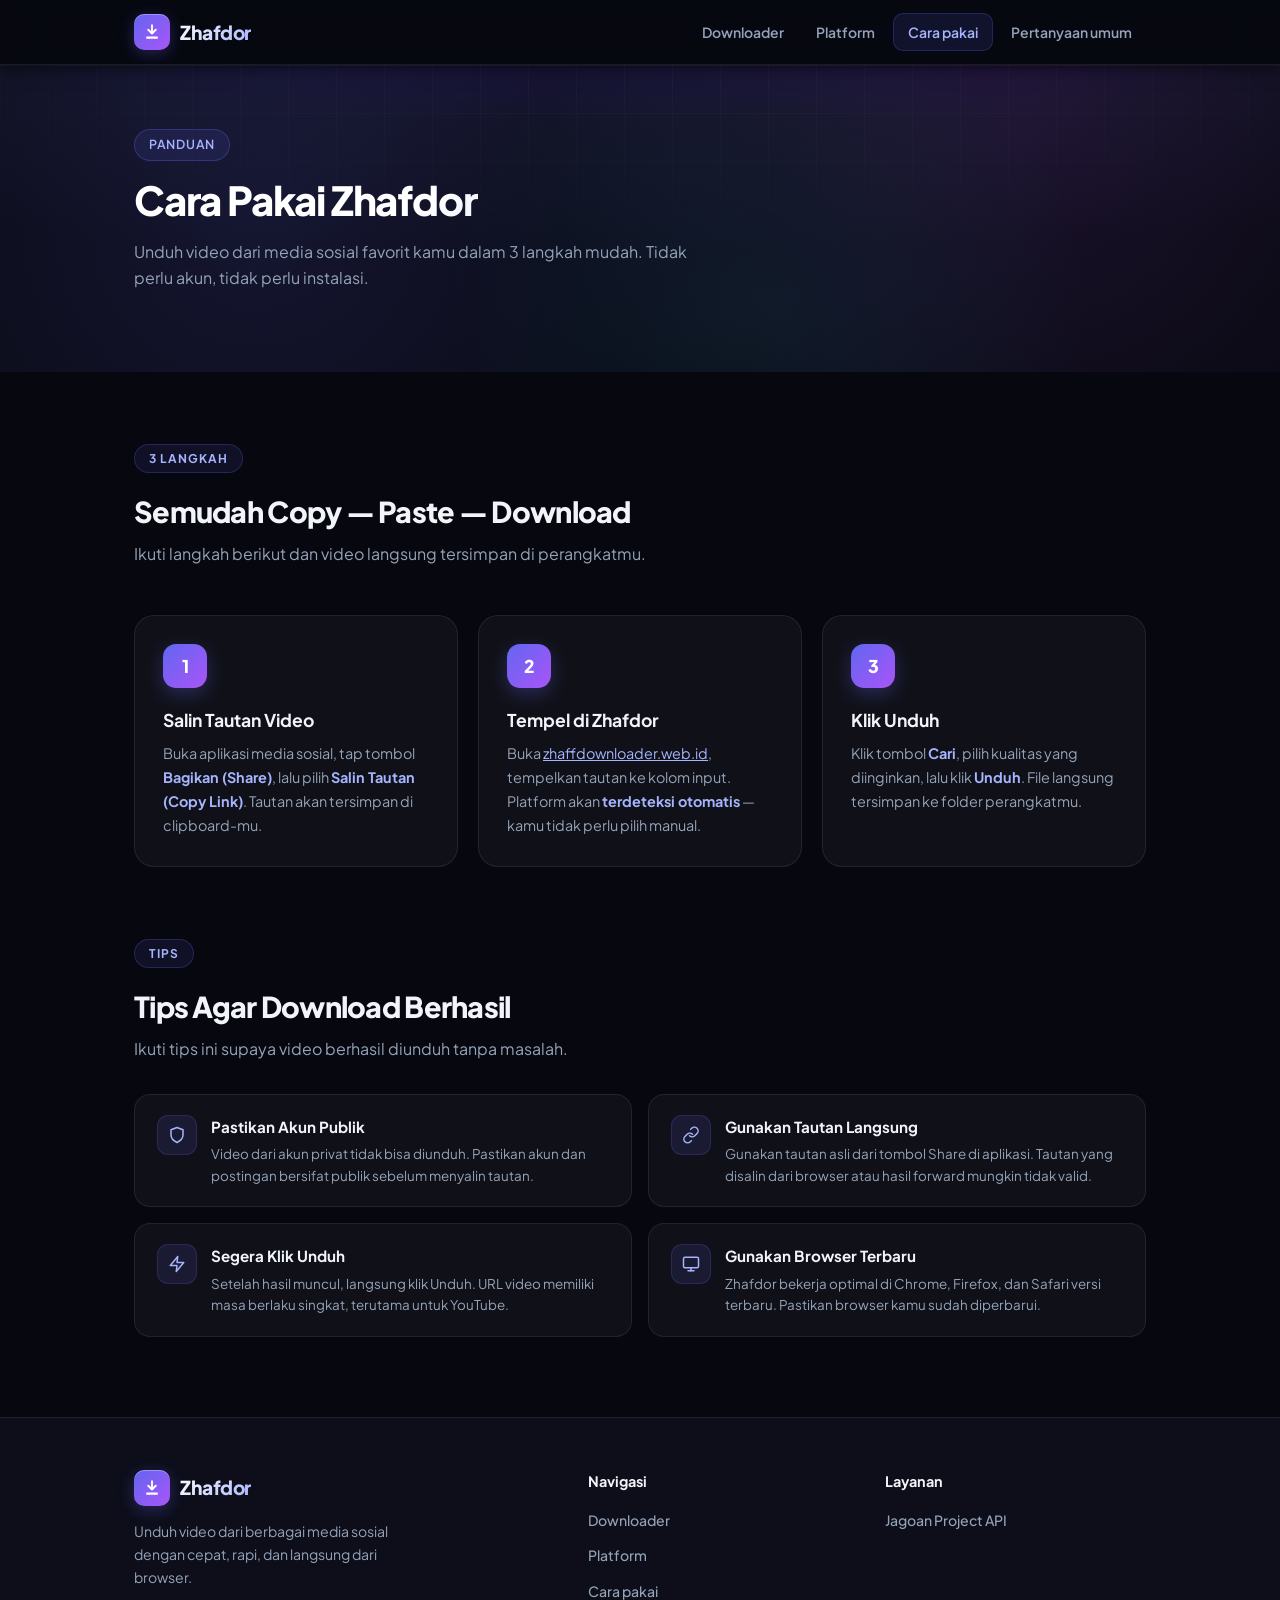
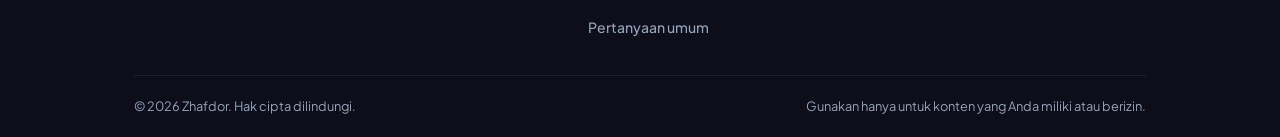
==== commit 0cd04668: "update: icon logo solid fill seperti lencana, ukuran lebih besar" ====
--- a/cara-pakai.html
+++ b/cara-pakai.html
@@ -95,7 +95,7 @@
     <div class="container nav-inner">
       <a class="logo" href="index.html">
         <span class="logo-icon">
-          <svg viewBox="0 0 24 24" fill="none" stroke="#fff" stroke-width="2.5" stroke-linecap="round" stroke-linejoin="round"><path d="M12 3v11"/><path d="M8 10l4 4 4-4"/><rect x="4" y="17" width="16" height="2.5" rx="1.25" fill="#fff" stroke="none"/></svg>
+          <svg viewBox="0 0 24 24" fill="none" xmlns="http://www.w3.org/2000/svg"><path d="M12 3v10" stroke="#fff" stroke-width="2.5" stroke-linecap="round"/><path d="M7 9l5 5 5-5" stroke="#fff" stroke-width="2.5" stroke-linecap="round" stroke-linejoin="round"/><rect x="4" y="18" width="16" height="3" rx="1.5" fill="#fff"/></svg>
         </span>
         <span class="logo-name">Zhafdor</span>
       </a>
@@ -203,7 +203,7 @@
       <div class="footer-top">
         <div class="footer-brand">
           <a class="logo" href="index.html">
-            <span class="logo-icon"><svg viewBox="0 0 24 24" fill="none" stroke="#fff" stroke-width="2.5" stroke-linecap="round" stroke-linejoin="round"><path d="M12 3v11"/><path d="M8 10l4 4 4-4"/><rect x="4" y="17" width="16" height="2.5" rx="1.25" fill="#fff" stroke="none"/></svg></span>
+            <span class="logo-icon"><svg viewBox="0 0 24 24" fill="none" xmlns="http://www.w3.org/2000/svg"><path d="M12 3v10" stroke="#fff" stroke-width="2.5" stroke-linecap="round"/><path d="M7 9l5 5 5-5" stroke="#fff" stroke-width="2.5" stroke-linecap="round" stroke-linejoin="round"/><rect x="4" y="18" width="16" height="3" rx="1.5" fill="#fff"/></svg></span>
             <span class="logo-name">Zhafdor</span>
           </a>
           <p>Unduh video dari berbagai media sosial dengan cepat, rapi, dan langsung dari browser.</p>
